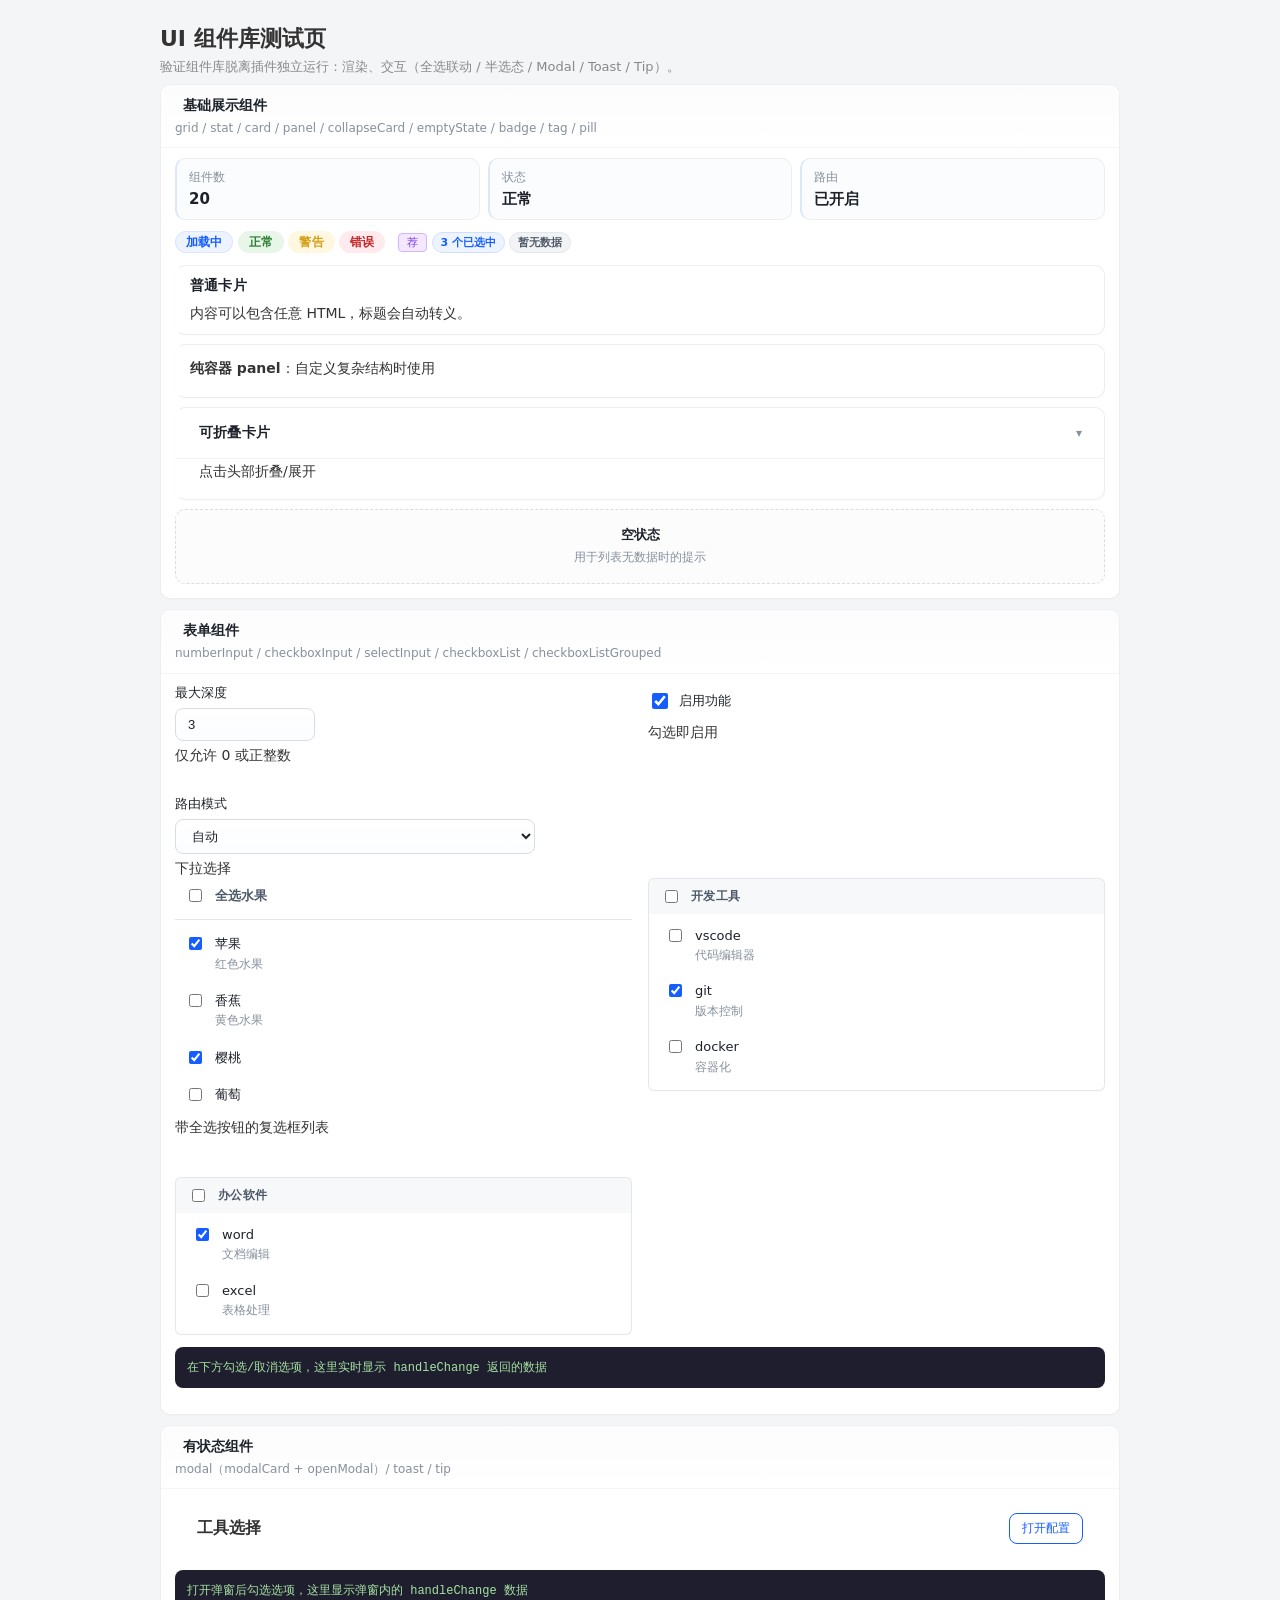
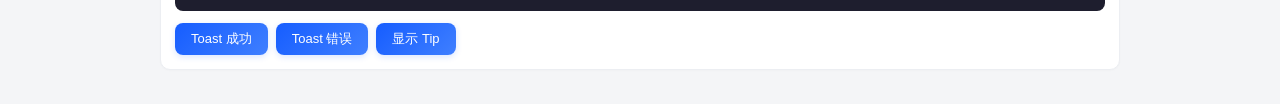
==== pages/settings/components/test.html @ 7b141b90 "test" ====
<!DOCTYPE html>
<html lang="zh-CN">
<head>
  <meta charset="UTF-8" />
  <meta name="viewport" content="width=device-width, initial-scale=1.0" />
  <title>组件库测试页</title>
  <link rel="stylesheet" href="./ui.css" />
  <style>
    /* ── 测试页专用样式（不属于组件库） ── */
    body { font-family: system-ui, -apple-system, sans-serif; background: #f4f5f7; margin: 0; padding: 24px; color: #333; }
    .test-hd { max-width: 960px; margin: 0 auto 8px; }
    .test-hd h1 { font-size: 22px; margin: 0 0 4px; }
    .test-hd p { color: #888; font-size: 13px; margin: 0; }
    .test-wrap { max-width: 960px; margin: 0 auto; }
    .test-section > h2 { font-size: 15px; border-left: 4px solid #6366f1; padding-left: 8px; margin: 28px 0 12px; }
    .test-grid { display: grid; grid-template-columns: repeat(auto-fill, minmax(320px, 1fr)); gap: 16px; align-items: start; }
    .row { display: flex; gap: 8px; flex-wrap: wrap; align-items: center; }
    .mt { margin-top: 12px; }
    .output-panel { background: #1e1e2e; color: #a6e3a1; padding: 12px; border-radius: 8px; font-family: "Consolas", monospace; font-size: 12px; white-space: pre-wrap; word-break: break-all; }
    .output-panel .label { color: #89b4fa; }
  </style>
</head>
<body>
  <div class="test-hd">
    <h1>UI 组件库测试页</h1>
    <p>验证组件库脱离插件独立运行：渲染、交互（全选联动 / 半选态 / Modal / Toast / Tip）。</p>
  </div>

  <div class="test-wrap" id="app"></div>

  <script type="module">
    import ui, { modal, toast, tip } from "./components.js";

    // ═══════════════════════════════════════════════════════════
    // 模拟业务层：事件委托 + 消费 handleChange 返回的 { name, values }
    // 业务层不需要知道任何 data-* 契约或内部 DOM 类名
    // ═══════════════════════════════════════════════════════════

    const app = document.getElementById("app");

    app.addEventListener("input", (e) => {
      const result = ui.chklist.handleChange({ root: app, target: e.target });
      if (result) {
        const el = document.getElementById("list-output");
        el.innerHTML = `<span class="label">name:</span> ${result.name}\n<span class="label">values:</span> ${JSON.stringify(result.values)}`;
      }
    });

    // ── 基础组件 ──────────────────────────────────────────────
    const basicDemo = ui.sectionCard({
      title: "基础展示组件",
      description: "grid / stat / card / panel / collapseCard / emptyState / badge / tag / pill",
      content: `
        ${ui.stat([
          { label: "组件数", value: 20 },
          { label: "状态", value: "正常" },
          { label: "路由", value: "已开启" },
        ])}
        ${ui.badge({ text: "加载中", variant: "loading" })}
        ${ui.badge({ text: "正常", variant: "ok" })}
        ${ui.badge({ text: "警告", variant: "warn" })}
        ${ui.badge({ text: "错误", variant: "err" })}
        ${ui.tag({ text: "荐", variant: "purple" })}
        ${ui.pill({ text: "3 个已选中" })}
        ${ui.pill({ text: "暂无数据", variant: "muted" })}
        <div class="mt">${ui.card({ title: "普通卡片", content: "内容可以包含任意 HTML，标题会自动转义。" })}</div>
        ${ui.panel({ children: '<div style="padding:4px 0 8px"><b>纯容器 panel</b>：自定义复杂结构时使用</div>' })}
        ${ui.collapseCard({ title: "可折叠卡片", content: "点击头部折叠/展开", expanded: true })}
        ${ui.emptyState({ title: "空状态", description: "用于列表无数据时的提示", compact: true })}
      `,
    });

    // ── 表单组件 ──────────────────────────────────────────────
    const formDemo = ui.sectionCard({
      title: "表单组件",
      description: "numberInput / checkboxInput / selectInput / checkboxList / checkboxListGrouped",
      content: `
        <div class="test-grid">
          ${ui.numberInput({ label: "最大深度", value: 3, hint: "仅允许 0 或正整数" })}
          ${ui.checkboxInput({ label: "启用功能", checked: true, hint: "勾选即启用" })}
          ${ui.selectInput({
            label: "路由模式",
            value: "auto",
            options: [
              { value: "auto", label: "自动" },
              { value: "manual", label: "手动" },
            ],
            hint: "下拉选择",
          })}
        </div>
        <div class="test-grid">
          ${ui.checkboxList({
            name: "fruits",
            items: [
              { value: "apple", label: "苹果", desc: "红色水果" },
              { value: "banana", label: "香蕉", desc: "黄色水果" },
              { value: "cherry", label: "樱桃" },
              { value: "grape", label: "葡萄" },
            ],
            values: ["apple", "cherry"],
            selectAllLabel: "全选水果",
            hint: "带全选按钮的复选框列表",
          })}
          ${ui.checkboxListGrouped({
            name: "tools",
            groups: {
              "开发工具": { vscode: "代码编辑器", git: "版本控制", docker: "容器化" },
              "办公软件": { word: "文档编辑", excel: "表格处理" },
            },
            values: ["git", "word"],
            hint: "分组复选框列表，每组自带全选，支持半选态",
          })}
        </div>
        <div class="mt"><pre id="list-output" class="output-panel">在下方勾选/取消选项，这里实时显示 handleChange 返回的数据</pre></div>
      `,
    });

    // ── 有状态组件 ────────────────────────────────────────────
    const statefulDemo = ui.sectionCard({
      title: "有状态组件",
      description: "modal（modalCard + openModal）/ toast / tip",
      content: `
        ${modal.modalCard({
          title: "工具选择",
          triggerLabel: "打开配置",
          contentFn: () => ui.checkboxListGrouped({
            name: "modal_tools",
            groups: {
              "语言": { js: "JavaScript", py: "Python", go: "Go" },
              "框架": { vue: "Vue", react: "React" },
            },
            values: ["js"],
            selectAllLabel: "全选",
          }),
        })}
        <div class="mt"><pre id="modal-output" class="output-panel">打开弹窗后勾选选项，这里显示弹窗内的 handleChange 数据</pre></div>
        <div class="mt row">
          ${ui.button({ label: "Toast 成功", attrs: { id: "btn-toast-ok" } })}
          ${ui.button({ label: "Toast 错误", attrs: { id: "btn-toast-err", class: "btn-secondary" } })}
          ${ui.button({ label: "显示 Tip", attrs: { id: "btn-tip", class: "btn-secondary" } })}
        </div>
      `,
    });

    // ── 渲染 ──────────────────────────────────────────────────
    app.innerHTML = basicDemo + formDemo + statefulDemo;

    // ── 折叠卡片交互 ──────────────────────────────────────────
    app.addEventListener("click", (e) => {
      const collapseHeader = e.target.closest(".collapse-header");
      if (collapseHeader) {
        collapseHeader.parentElement.classList.toggle("collapsed");
        return;
      }
    });

    // ── Modal 交互 ────────────────────────────────────────────
    app.addEventListener("click", (e) => {
      const trigger = e.target.closest(".modal-trigger");
      if (!trigger) return;
      const entry = modal.getCardEntry(trigger.dataset.mc);
      if (!entry) return;
      modal.openModal(entry.title, entry.contentFn(), {
        afterRender: (overlay) => {
          ui.chklist.applyIndeterminate(overlay);
          overlay.addEventListener("input", (ev) => {
            const result = ui.chklist.handleChange({ root: overlay, target: ev.target });
            if (result) {
              const el = document.getElementById("modal-output");
              el.innerHTML = `<span class="label">name:</span> ${result.name}\n<span class="label">values:</span> ${JSON.stringify(result.values)}`;
            }
          });
        },
      });
    });

    // ── Toast / Tip 交互 ──────────────────────────────────────
    document.getElementById("btn-toast-ok").addEventListener("click", () => {
      toast.show("保存成功", "配置已写入", "ok");
    });
    document.getElementById("btn-toast-err").addEventListener("click", () => {
      toast.show("保存失败", "网络异常", "error");
    });
    document.getElementById("btn-tip").addEventListener("click", (e) => {
      tip.show(e.currentTarget, "这是一个临时提示气泡");
    });
  </script>
</body>
</html>
---- pages/settings/components/ui.css ----
/* ═══════════════════════════════════════════════════════════════
   组件库样式 · ui.css
   通用展示组件样式，可跨 Page 复用。
   与 components.js 输出的类名一一对应。

   结构总览（从底到顶）：
     1. 基础层    · 设计 token / 全局 reset / 滚动条
     2. 微组件    · button / badge / tag / pill
     3. 容器组件  · card / panel / sectionCard / grid / collapseCard / emptyState
     4. 表单组件  · field / numberInput / checkboxInput / selectInput
                  · chklist / chklistGrouped
     5. 反馈组件  · toast / tipBubble
     6. 有状态组件 · modal
   ═══════════════════════════════════════════════════════════════ */


/* ═══════════════════════════════════════════════════════════════
   1. 基础层 · 设计 token / 全局 reset / 滚动条
   ═══════════════════════════════════════════════════════════════ */

:root {
  --color-primary: #165dff;
  --color-primary-2: #3f7fff;
  --color-bg: #f5f7fb;
  --color-surface: #ffffff;
  --color-border: #eceef2;
  --color-muted: #7a8596;
  --color-text: #1f2329;
  --color-soft: #f4f6f9;
}

* {
  box-sizing: border-box;
}

html,
body {
  margin: 0;
  padding: 0;
  font-family: -apple-system, BlinkMacSystemFont, "Segoe UI", "PingFang SC",
    "Microsoft YaHei", sans-serif;
  font-size: 14px;
  color: var(--color-text);
  background: var(--color-bg);
  scroll-behavior: smooth;
}

:focus-visible {
  outline: 2px solid rgba(22, 93, 255, 0.35);
  outline-offset: 2px;
}

::-webkit-scrollbar {
  width: 8px;
}

::-webkit-scrollbar-track {
  background: transparent;
}

::-webkit-scrollbar-thumb {
  background: #d9dce0;
  border-radius: 4px;
}

::-webkit-scrollbar-thumb:hover {
  background: #b8bcc4;
}


/* ═══════════════════════════════════════════════════════════════
   2. 微组件 · button / badge / tag / pill
   ═══════════════════════════════════════════════════════════════ */

/* ─── button ─────────────────────────── */
.btn {
  padding: 7px 16px;
  border: none;
  border-radius: 8px;
  background: linear-gradient(135deg, var(--color-primary) 0%, var(--color-primary-2) 100%);
  color: var(--color-surface);
  font-size: 13px;
  font-weight: 500;
  cursor: pointer;
  transition: transform 0.15s ease, box-shadow 0.15s ease, background 0.15s ease;
  box-shadow: 0 2px 6px rgba(22, 93, 255, 0.16);
}

.btn:hover:not(:disabled) {
  background: #1451d8;
  transform: translateY(-1px);
  box-shadow: 0 4px 10px rgba(22, 93, 255, 0.2);
}

.btn:active:not(:disabled) {
  transform: translateY(0);
}

.btn:disabled {
  background: #a5b3c5;
  cursor: not-allowed;
  box-shadow: none;
  opacity: 0.7;
}

.btn-secondary {
  background: var(--color-soft);
  color: #4e5969;
  box-shadow: none;
  border: 1px solid #e3e8ef;
}

.btn-secondary:hover:not(:disabled) {
  background: #e5e6eb;
  color: #1d2129;
  box-shadow: none;
}

/* ─── badge ─────────────────────────── */
.badge {
  flex: 0 0 auto;
  padding: 3px 10px;
  border-radius: 999px;
  font-size: 12px;
  font-weight: 600;
  transition: all 0.2s;
  border: 1px solid transparent;
  letter-spacing: 0.1px;
}

.badge.loading {
  background: #eef4ff;
  color: #165dff;
  border-color: #d8e6ff;
}

.badge.warn {
  background: #fff7e0;
  color: #d4a017;
}

.badge.ok {
  background: #e8f5e9;
  color: #2e7d32;
}

.badge.err {
  background: #ffebee;
  color: #c62828;
}

/* ─── tag（标题后的小标记） ─────────────────────────── */
.tag {
  display: inline-block;
  margin-left: 8px;
  padding: 1px 8px;
  font-size: 11px;
  font-weight: 500;
  border-radius: 4px;
  vertical-align: middle;
  letter-spacing: 0.3px;
}

.tag-purple {
  color: #7c3aed;
  background: #f3e8ff;
  border: 1px solid #d8b4fe;
}

/* ─── pill（数量摘要胶囊） ─────────────────────────── */
.pill {
  display: inline-flex;
  align-items: center;
  padding: 2px 8px;
  border-radius: 999px;
  background: #eef4ff;
  color: #165dff;
  font-size: 11px;
  font-weight: 600;
  border: 1px solid #cfe0ff;
}

.pill-muted {
  background: #f2f3f5;
  color: #4e5969;
  border-color: #e5e6eb;
}


/* ═══════════════════════════════════════════════════════════════
   3. 容器组件 · card / panel / sectionCard / grid / collapseCard / emptyState
   ═══════════════════════════════════════════════════════════════ */

/* ─── card / panel 共用基础类 ─────────────────────────── */
.card {
  background: #fff;
  border: 1px solid #eceef2;
  border-left: 2px solid transparent;
  border-radius: 10px;
  padding: 11px 13px;
  margin-bottom: 9px;
  box-shadow: 0 1px 2px rgba(15, 23, 42, 0.02);
  transition: box-shadow 0.2s ease, border-color 0.2s ease, transform 0.15s ease, border-left-color 0.2s ease;
}

.card:hover {
  box-shadow: 0 4px 10px rgba(15, 23, 42, 0.05);
  border-color: #dfe3ea;
  border-left-color: #165dff;
  transform: translateY(-1px);
}

.card:has(input:focus),
.card:has(select:focus) {
  border-color: #cfe0ff;
  box-shadow: 0 4px 12px rgba(22, 93, 255, 0.08);
}

.card h3 {
  margin: 0 0 10px 0;
  font-size: 14px;
  font-weight: 600;
  color: #1d2129;
  letter-spacing: 0.2px;
}

.card.hidden {
  display: none;
}

/* panel 复用 .card 外观，无额外样式（children 自由构造） */

/* ─── sectionCard（带标题栏的区块卡片） ─────────────────────────── */
.section-card {
  background: #fff;
  border: 1px solid #eceef2;
  border-radius: 10px;
  padding: 0;
  margin-bottom: 10px;
  box-shadow: 0 1px 2px rgba(15, 23, 42, 0.02);
  overflow: hidden;
}

.section-card-hd {
  padding: 12px 14px 9px 14px;
  border-bottom: 1px solid #f4f5f7;
  background: linear-gradient(180deg, #fcfcfd 0%, #fff 100%);
  position: relative;
}

.section-card-hd::before {
  content: "";
  position: absolute;
  left: 8px;
  top: 14px;
  bottom: 10px;
  width: 2px;
  border-radius: 999px;
  background: linear-gradient(180deg, #165dff 0%, #7ba8ff 100%);
  opacity: 0;
  transition: opacity 0.2s ease;
}

.section-card:hover .section-card-hd::before {
  opacity: 1;
}

.section-card-hd h3 {
  padding-left: 8px;
  margin: 0 0 4px 0;
  font-size: 14px;
  font-weight: 600;
  color: #1d2129;
}

.section-desc {
  margin: 0;
  color: #86909c;
  font-size: 12px;
  line-height: 1.6;
}

.section-card-bd {
  padding: 10px 14px 14px 14px;
}

.section-card-bd > .card:first-child {
  margin-top: 0;
}

/* ─── grid（网格布局容器） ─────────────────────────── */
.grid-layout {
  display: flex;
  flex-wrap: wrap;
  gap: 12px;
  width: 100%;
}

.grid-item {
  flex: 0 0 260px;
  min-width: 0;
}

.grid-item > .card {
  margin-bottom: 0;
}

/* ─── stat（指标卡网格） ─────────────────────────── */
.stat-grid {
  display: grid;
  grid-template-columns: repeat(auto-fit, minmax(140px, 1fr));
  gap: 8px;
  margin-bottom: 12px;
}

.stat {
  background: #fbfcfe;
  border: 1px solid #eceef2;
  border-left: 2px solid #dce7f8;
  border-radius: 10px;
  padding: 10px 12px;
}

.stat-label {
  font-size: 12px;
  color: #86909c;
  margin-bottom: 4px;
}

.stat-value {
  font-size: 15px;
  font-weight: 600;
  color: #1d2129;
  font-variant-numeric: tabular-nums;
}

/* ─── emptyState（空状态） ─────────────────────────── */
.empty-state {
  padding: 24px 20px;
  border: 1px dashed #d9dce0;
  border-radius: 10px;
  background: linear-gradient(180deg, #fafbfc 0%, #fff 100%);
  text-align: center;
  color: #4e5969;
}

.empty-state:hover {
  border-color: #c7d0db;
}

.empty-state-title {
  font-size: 14px;
  font-weight: 600;
  color: #1d2129;
  margin-bottom: 6px;
}

.empty-state-desc {
  font-size: 13px;
  color: #86909c;
  line-height: 1.6;
}

.empty-state.compact {
  padding: 16px 18px;
  border-style: dashed;
  background: #fcfcfd;
}

.empty-state.compact .empty-state-title {
  font-size: 13px;
  margin-bottom: 4px;
}

.empty-state.compact .empty-state-desc {
  font-size: 12px;
}

/* ─── collapseCard（可折叠卡片） ─────────────────────────── */
.collapse-card {
  padding: 0;
  overflow: hidden;
  position: relative;
}

.collapse-card::before {
  content: "";
  position: absolute;
  left: 0;
  top: 0;
  bottom: 0;
  width: 3px;
  background: linear-gradient(180deg, #165dff 0%, #4080ff 100%);
  opacity: 0;
  transition: opacity 0.2s;
}

.collapse-card:hover::before {
  opacity: 1;
}

.collapse-card.collapsed:hover::before {
  opacity: 0.6;
}

.collapse-header {
  display: flex;
  align-items: center;
  justify-content: space-between;
  padding: 16px 22px;
  cursor: pointer;
  user-select: none;
  transition: background 0.15s;
}

.collapse-header:hover {
  background: #f8f9fb;
}

.collapse-header h3 {
  margin: 0;
  font-size: 14px;
  font-weight: 600;
  color: #1d2129;
}

.collapse-arrow {
  font-size: 12px;
  color: #86909c;
  transition: transform 0.2s;
  display: inline-block;
}

.collapse-card.collapsed .collapse-arrow {
  transform: rotate(-90deg);
}

.collapse-body {
  padding: 4px 22px 18px 22px;
  border-top: 1px solid #f0f1f3;
}

.collapse-card.collapsed .collapse-body {
  display: none;
}

/* 嵌套折叠卡片 */
.collapse-card .collapse-card {
  border: 1px solid #ebedf0;
  background: #fafbfc;
  margin-bottom: 12px;
}

.collapse-card .collapse-card:last-child {
  margin-bottom: 0;
}

.collapse-card .collapse-card .collapse-header {
  padding: 12px 16px;
}

.collapse-card .collapse-card .collapse-header h3 {
  font-size: 13px;
  color: #4e5969;
}

.collapse-card .collapse-card .collapse-body {
  padding: 8px 16px 14px 16px;
}


/* ═══════════════════════════════════════════════════════════════
   4. 表单组件 · field / numberInput / checkboxInput / selectInput
              · chklist / chklistGrouped
   ═══════════════════════════════════════════════════════════════ */

/* ─── field（字段容器，所有表单控件共用） ─────────────────────────── */
.field {
  display: flex;
  flex-direction: column;
  gap: 6px;
  margin-bottom: 14px;
}

.field:last-child {
  margin-bottom: 0;
}

.field label {
  font-size: 13px;
  font-weight: 500;
  color: #1f2329;
}

.field input[type="number"],
.field input[type="text"],
.field select {
  padding: 8px 12px;
  border: 1px solid #d9dce0;
  border-radius: 8px;
  font-size: 13px;
  color: #1f2329;
  background: linear-gradient(180deg, #fff 0%, #fbfdff 100%);
  transition: border-color 0.15s ease, box-shadow 0.15s ease;
}

.field input[type="number"] {
  width: 140px;
}

.field input[type="text"],
.field select {
  width: 100%;
  max-width: 360px;
}

.field input[type="text"]:focus,
.field input[type="number"]:focus,
.field select:focus {
  outline: none;
  border-color: #165dff;
  box-shadow: 0 0 0 3px rgba(22, 93, 255, 0.12);
}

.field input[type="number"]:hover,
.field input[type="text"]:hover,
.field select:hover {
  border-color: #c1c8d2;
}

.field input[type="number"]:hover:not(:focus),
.field input[type="text"]:hover:not(:focus),
.field select:hover:not(:focus) {
  border-color: #b8bcc4;
}

.field .chk-label {
  display: flex;
  align-items: center;
  gap: 8px;
  cursor: pointer;
  font-weight: normal;
  user-select: none;
  padding: 6px 0;
}

.field .chk-label input[type="checkbox"] {
  width: 16px;
  height: 16px;
  accent-color: #165dff;
  cursor: pointer;
}

.field .hint {
  margin: 0;
}

/* ─── chklist（复选框列表） ─────────────────────────── */
.chklist {
  display: flex;
  flex-direction: column;
  gap: 2px;
}

.chklist-item {
  display: flex;
  align-items: flex-start;
  gap: 10px;
  padding: 8px 10px;
  border-radius: 8px;
  cursor: pointer;
  line-height: 1.5;
  transition: background 0.12s ease, transform 0.12s ease;
}

.chklist-item:hover {
  background: #f7f8fa;
  transform: translateX(1px);
}

.chklist-item input[type="checkbox"] {
  margin-top: 3px;
  flex-shrink: 0;
  accent-color: #165dff;
}

.chklist-item-content {
  flex: 1;
  min-width: 0;
}

.chklist-item-title {
  font-size: 13px;
  font-weight: 500;
  color: #1d2129;
}

.chklist-item-desc {
  font-size: 12px;
  color: #86909c;
  margin-top: 2px;
  line-height: 1.45;
  overflow: hidden;
  text-overflow: ellipsis;
  display: -webkit-box;
  line-clamp: 2;
  -webkit-line-clamp: 2;
  -webkit-box-orient: vertical;
}

.chklist-item.select-all .chklist-item-title {
  font-weight: 600;
  color: #4e5969;
}

.chklist-sep {
  height: 1px;
  background: #e5e6eb;
  margin: 4px 0;
}

/* ─── chklistGrouped（分组复选框列表） ─────────────────────────── */
.chklist-group + .chklist-group {
  margin-top: 10px;
}

.chklist-group-hd {
  padding: 4px 6px;
  background: #f7f8fa;
  border-radius: 6px 6px 0 0;
  border: 1px solid #e5e6eb;
  border-bottom: none;
}

.chklist-group-hd .chklist-item {
  padding: 4px 6px;
}

.chklist-group-hd .chklist-item:hover {
  background: transparent;
}

.chklist-group-hd .chklist-item-title {
  font-size: 12px;
  font-weight: 600;
  color: #4e5969;
  text-transform: uppercase;
  letter-spacing: 0.3px;
}

.chklist-group-bd {
  padding: 4px 6px 6px 6px;
  border: 1px solid #e5e6eb;
  border-top: none;
  border-radius: 0 0 6px 6px;
  display: flex;
  flex-direction: column;
  gap: 1px;
  background: #fff;
}


/* ═══════════════════════════════════════════════════════════════
   5. 反馈组件 · toast / tipBubble
   ═══════════════════════════════════════════════════════════════ */

/* ─── toast 容器（按位置修饰类定位） ───────────────────────────
   基础类 .toast-container 只管布局，位置由 .toast-pos-{x} 决定。
   位置修饰类：top-left / top-center / top-right
              middle-left / middle-center / middle-right
              bottom-left / bottom-center / bottom-right
   ─────────────────────────── */
.toast-container {
  position: fixed;
  z-index: 1000;
  display: flex;
  gap: 8px;
  pointer-events: none;
}

/* 顶部：横向排列 */
.toast-container.toast-pos-top-left,
.toast-container.toast-pos-top-center,
.toast-container.toast-pos-top-right {
  top: 16px;
  flex-direction: column;
}

.toast-container.toast-pos-top-left { left: 16px; }
.toast-container.toast-pos-top-center {
  left: 50%;
  transform: translateX(-50%);
}
.toast-container.toast-pos-top-right { right: 16px; }

/* 中部：横向排列 */
.toast-container.toast-pos-middle-left,
.toast-container.toast-pos-middle-center,
.toast-container.toast-pos-middle-right {
  top: 50%;
  transform: translateY(-50%);
}

.toast-container.toast-pos-middle-left {
  left: 16px;
  flex-direction: column;
}
.toast-container.toast-pos-middle-center {
  left: 50%;
  transform: translate(-50%, -50%);
  flex-direction: column;
}
.toast-container.toast-pos-middle-right {
  right: 16px;
  flex-direction: column;
}

/* 底部：底部 toast 通常希望新的在最下方，因此用 column-reverse */
.toast-container.toast-pos-bottom-left,
.toast-container.toast-pos-bottom-center,
.toast-container.toast-pos-bottom-right {
  bottom: 16px;
  flex-direction: column-reverse;
}

.toast-container.toast-pos-bottom-left { left: 16px; }
.toast-container.toast-pos-bottom-center {
  left: 50%;
  transform: translateX(-50%);
}
.toast-container.toast-pos-bottom-right { right: 16px; }

.toast {
  min-width: 240px;
  max-width: 420px;
  padding: 10px 14px;
  background: #fff;
  border-left: 3px solid var(--color-primary);
  border-radius: 4px;
  box-shadow: 0 4px 16px rgba(0, 0, 0, 0.12);
  font-size: 13px;
  line-height: 1.5;
  pointer-events: auto;
  animation: toastSlideIn 0.2s ease-out;
}

.toast.toast-ok {
  border-left-color: #16a34a;
}

.toast.toast-ok .toast-title {
  color: #16a34a;
}

.toast.toast-warn {
  border-left-color: #d97706;
}

.toast.toast-warn .toast-title {
  color: #d97706;
}

.toast.toast-info {
  border-left-color: #0284c7;
}

.toast.toast-info .toast-title {
  color: #0284c7;
}

.toast.toast-error {
  border-left-color: #e5413e;
}

.toast.toast-error .toast-title {
  color: #e5413e;
}

.toast-title {
  font-weight: 600;
  margin-bottom: 4px;
}

.toast-body {
  color: var(--color-muted);
  word-break: break-word;
  white-space: pre-wrap;
}

.toast.toast-out {
  animation: toastSlideOut 0.2s ease-in forwards;
}

@keyframes toastSlideIn {
  from { opacity: 0; transform: translateX(16px); }
  to { opacity: 1; transform: translateX(0); }
}

@keyframes toastSlideOut {
  from { opacity: 1; transform: translateX(0); }
  to { opacity: 0; transform: translateX(16px); }
}

/* ─── tipBubble（字段下方的临时提示气泡） ─────────────────────────── */
.field-tip-bubble {
  position: absolute;
  padding: 6px 12px;
  background: #ffebee;
  color: #c62828;
  font-size: 12px;
  border-radius: 4px;
  white-space: nowrap;
  pointer-events: none;
  z-index: 100;
  box-shadow: 0 2px 8px rgba(0, 0, 0, 0.1);
  animation: tipFadeIn 0.15s ease-out;
}

.field-tip-bubble::before {
  content: "";
  position: absolute;
  top: -4px;
  left: 12px;
  border: 4px solid transparent;
  border-bottom-color: #ffebee;
  border-top: 0;
}

@keyframes tipFadeIn {
  from { opacity: 0; transform: translateY(-4px); }
  to { opacity: 1; transform: translateY(0); }
}


/* ═══════════════════════════════════════════════════════════════
   6. 有状态组件 · modal
   ═══════════════════════════════════════════════════════════════ */

/* ─── modalCard（带触发按钮的卡片） ─────────────────────────── */
.modal-card {
  padding: 14px 22px;
}

.modal-card-hd {
  display: flex;
  align-items: center;
  justify-content: space-between;
  gap: 12px;
}

.modal-card-hd h3 {
  margin: 0;
  flex: 1;
  min-width: 0;
}

.modal-trigger {
  flex-shrink: 0;
  padding: 6px 12px;
  border: 1px solid #165dff;
  border-radius: 8px;
  background: #fff;
  color: #165dff;
  font-size: 12px;
  font-weight: 500;
  cursor: pointer;
  transition: all 0.15s ease;
}

.modal-trigger:hover {
  background: #165dff;
  color: #fff;
  box-shadow: 0 2px 6px rgba(22, 93, 255, 0.14);
}

/* ─── modal（弹窗本体） ─────────────────────────── */
.modal-overlay {
  position: fixed;
  inset: 0;
  z-index: 1000;
  background: rgba(0, 0, 0, 0.45);
  backdrop-filter: blur(2px);
  -webkit-backdrop-filter: blur(2px);
  display: flex;
  align-items: center;
  justify-content: center;
  padding: 40px 20px;
  opacity: 0;
  transition: opacity 0.2s ease-out;
}

.modal-overlay.show {
  opacity: 1;
}

.modal {
  background: #fff;
  border-radius: 12px;
  border: 1px solid #e6ebf4;
  box-shadow: 0 16px 50px rgba(15, 23, 42, 0.18);
  width: 100%;
  max-width: 720px;
  max-height: 80vh;
  display: flex;
  flex-direction: column;
  transform: translateY(8px) scale(0.98);
  transition: transform 0.2s ease-out;
  overflow: hidden;
}

.modal-overlay.show .modal {
  transform: translateY(0) scale(1);
}

.modal-hd {
  display: flex;
  align-items: center;
  justify-content: space-between;
  padding: 18px 24px;
  border-bottom: 1px solid #e5e6eb;
  flex-shrink: 0;
}

.modal-hd h3 {
  margin: 0;
  font-size: 15px;
  font-weight: 600;
  color: #1d2129;
}

.modal-close {
  width: 28px;
  height: 28px;
  border: none;
  border-radius: 6px;
  background: transparent;
  color: #86909c;
  font-size: 20px;
  line-height: 1;
  cursor: pointer;
  transition: all 0.15s;
  display: flex;
  align-items: center;
  justify-content: center;
}

.modal-close:hover {
  background: #f2f3f5;
  color: #1d2129;
}

.modal-bd {
  padding: 20px 24px 24px 24px;
  overflow-y: auto;
  flex: 1;
}

/* Modal 内嵌套组件的间距调整 */
.modal-bd .collapse-card {
  margin-bottom: 12px;
}

.modal-bd .collapse-card:last-child {
  margin-bottom: 0;
}

.modal-bd .field:last-child {
  margin-bottom: 0;
}

.modal-bd::-webkit-scrollbar {
  width: 8px;
}

.modal-bd::-webkit-scrollbar-track {
  background: transparent;
}

.modal-bd::-webkit-scrollbar-thumb {
  background: #d9dce0;
  border-radius: 4px;
}

.modal-bd::-webkit-scrollbar-thumb:hover {
  background: #b8bcc4;
}
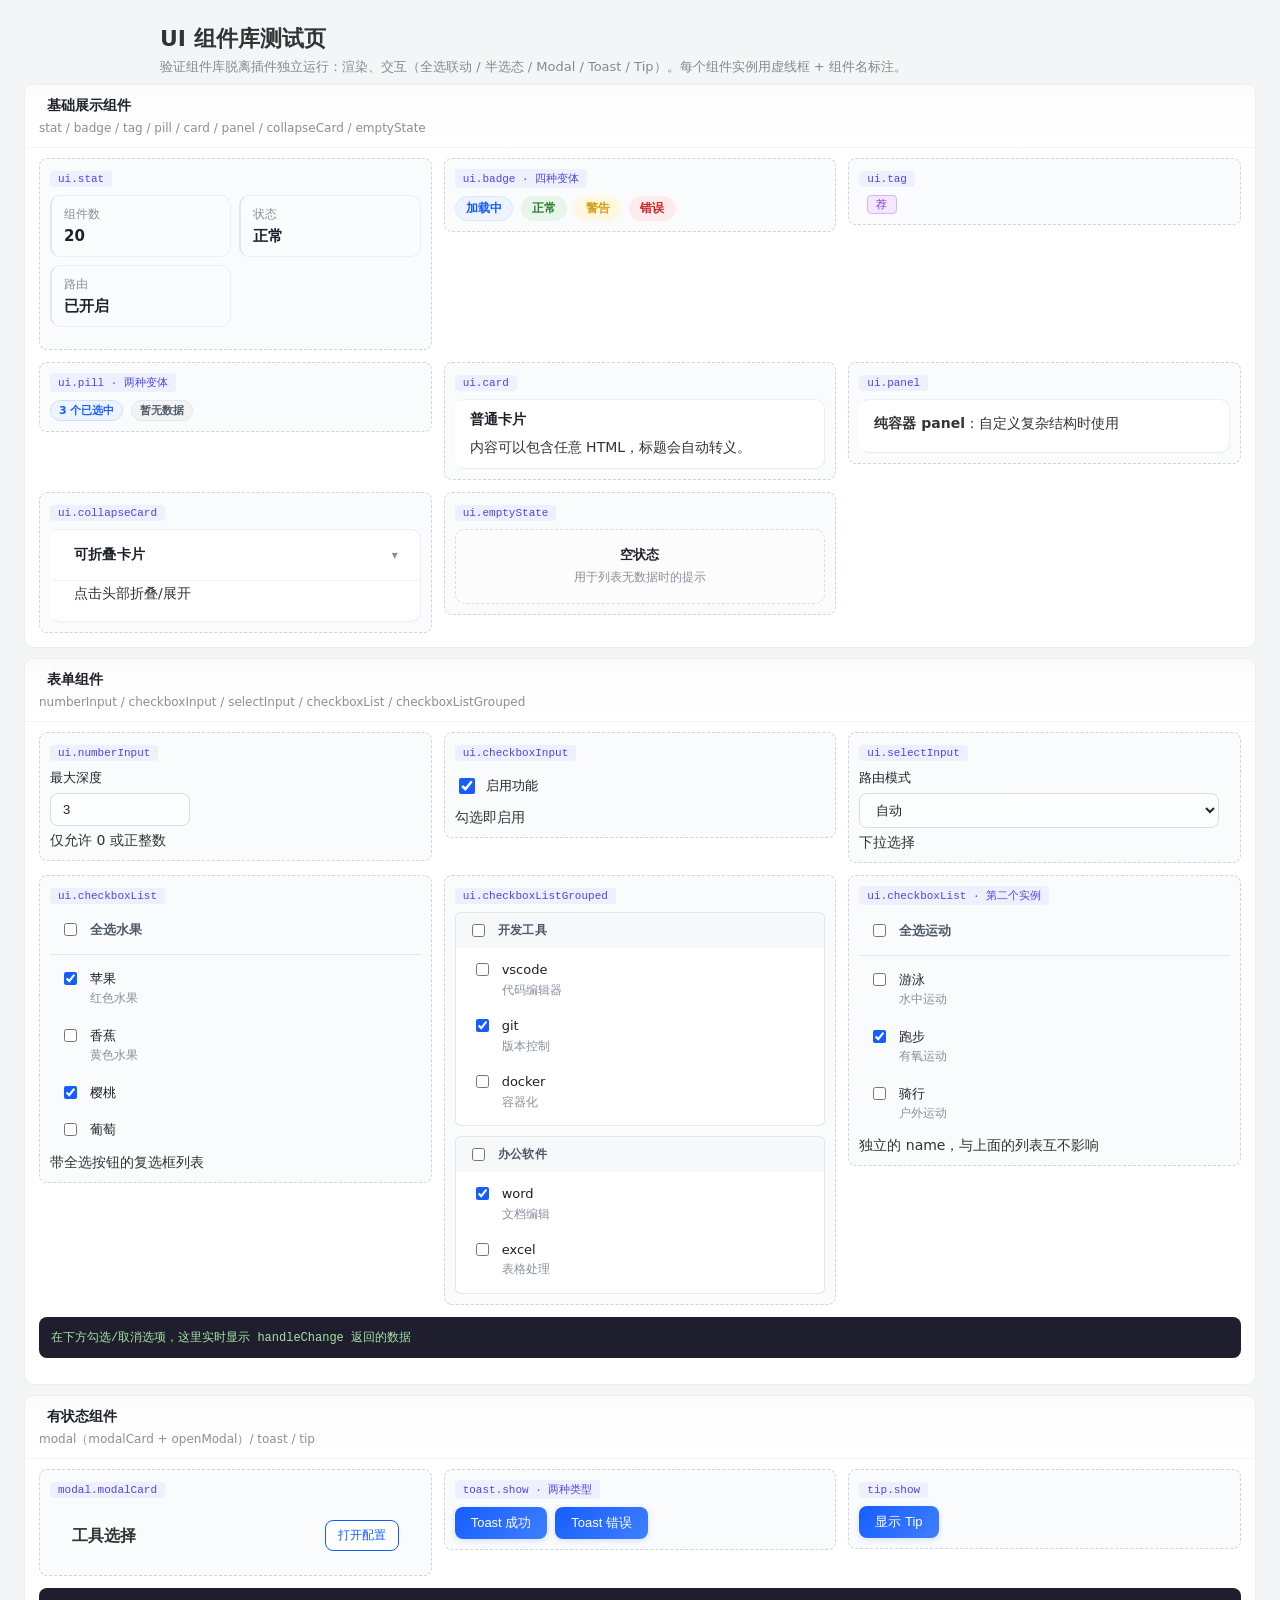
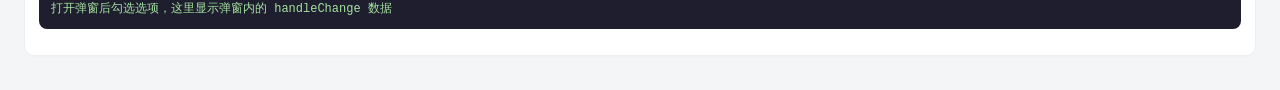
==== commit 169b0079: "Update test.html" ====
--- a/pages/settings/components/test.html
+++ b/pages/settings/components/test.html
@@ -11,9 +11,14 @@
     .test-hd { max-width: 960px; margin: 0 auto 8px; }
     .test-hd h1 { font-size: 22px; margin: 0 0 4px; }
     .test-hd p { color: #888; font-size: 13px; margin: 0; }
-    .test-wrap { max-width: 960px; margin: 0 auto; }
-    .test-section > h2 { font-size: 15px; border-left: 4px solid #6366f1; padding-left: 8px; margin: 28px 0 12px; }
-    .test-grid { display: grid; grid-template-columns: repeat(auto-fill, minmax(320px, 1fr)); gap: 16px; align-items: start; }
+
+    /* 组件实例标识：虚线框 + 组件名标签 */
+    .demo-item { border: 1px dashed #d0d5dd; border-radius: 8px; padding: 10px; background: #fafbfc; }
+    .demo-tag { display: inline-block; font-family: "Consolas", monospace; font-size: 11px; color: #4f46e5; background: #eef0ff; padding: 2px 8px; border-radius: 4px; margin-bottom: 8px; }
+    .demo-body .card, .demo-body .section-card { margin-bottom: 0; }
+    .demo-row { display: flex; gap: 8px; flex-wrap: wrap; align-items: flex-start; }
+
+    .test-grid { display: grid; grid-template-columns: repeat(auto-fill, minmax(340px, 1fr)); gap: 12px; align-items: start; }
     .row { display: flex; gap: 8px; flex-wrap: wrap; align-items: center; }
     .mt { margin-top: 12px; }
     .output-panel { background: #1e1e2e; color: #a6e3a1; padding: 12px; border-radius: 8px; font-family: "Consolas", monospace; font-size: 12px; white-space: pre-wrap; word-break: break-all; }
@@ -23,7 +28,7 @@
 <body>
   <div class="test-hd">
     <h1>UI 组件库测试页</h1>
-    <p>验证组件库脱离插件独立运行：渲染、交互（全选联动 / 半选态 / Modal / Toast / Tip）。</p>
+    <p>验证组件库脱离插件独立运行：渲染、交互（全选联动 / 半选态 / Modal / Toast / Tip）。每个组件实例用虚线框 + 组件名标注。</p>
   </div>
 
   <div class="test-wrap" id="app"></div>
@@ -32,10 +37,17 @@
     import ui, { modal, toast, tip } from "./components.js";
 
     // ═══════════════════════════════════════════════════════════
+    // 测试页辅助：给组件实例加"组件名 + 虚线框"标识
+    // ═══════════════════════════════════════════════════════════
+    const demo = (label, html) => `
+      <div class="demo-item">
+        <code class="demo-tag">${label}</code>
+        <div class="demo-body">${html}</div>
+      </div>`;
+
+    // ═══════════════════════════════════════════════════════════
     // 模拟业务层：事件委托 + 消费 handleChange 返回的 { name, values }
-    // 业务层不需要知道任何 data-* 契约或内部 DOM 类名
-    // ═══════════════════════════════════════════════════════════
-
+    // ═══════════════════════════════════════════════════════════
     const app = document.getElementById("app");
 
     app.addEventListener("input", (e) => {
@@ -46,39 +58,46 @@
       }
     });
 
-    // ── 基础组件 ──────────────────────────────────────────────
+    // ── 基础展示组件 ────────────────────────────────────────────
     const basicDemo = ui.sectionCard({
       title: "基础展示组件",
-      description: "grid / stat / card / panel / collapseCard / emptyState / badge / tag / pill",
+      description: "stat / badge / tag / pill / card / panel / collapseCard / emptyState",
       content: `
-        ${ui.stat([
-          { label: "组件数", value: 20 },
-          { label: "状态", value: "正常" },
-          { label: "路由", value: "已开启" },
-        ])}
-        ${ui.badge({ text: "加载中", variant: "loading" })}
-        ${ui.badge({ text: "正常", variant: "ok" })}
-        ${ui.badge({ text: "警告", variant: "warn" })}
-        ${ui.badge({ text: "错误", variant: "err" })}
-        ${ui.tag({ text: "荐", variant: "purple" })}
-        ${ui.pill({ text: "3 个已选中" })}
-        ${ui.pill({ text: "暂无数据", variant: "muted" })}
-        <div class="mt">${ui.card({ title: "普通卡片", content: "内容可以包含任意 HTML，标题会自动转义。" })}</div>
-        ${ui.panel({ children: '<div style="padding:4px 0 8px"><b>纯容器 panel</b>：自定义复杂结构时使用</div>' })}
-        ${ui.collapseCard({ title: "可折叠卡片", content: "点击头部折叠/展开", expanded: true })}
-        ${ui.emptyState({ title: "空状态", description: "用于列表无数据时的提示", compact: true })}
-      `,
-    });
-
-    // ── 表单组件 ──────────────────────────────────────────────
+        <div class="test-grid">
+          ${demo("ui.stat", ui.stat([
+            { label: "组件数", value: 20 },
+            { label: "状态", value: "正常" },
+            { label: "路由", value: "已开启" },
+          ]))}
+          ${demo("ui.badge · 四种变体", `
+            <div class="demo-row">
+              ${ui.badge({ text: "加载中", variant: "loading" })}
+              ${ui.badge({ text: "正常", variant: "ok" })}
+              ${ui.badge({ text: "警告", variant: "warn" })}
+              ${ui.badge({ text: "错误", variant: "err" })}
+            </div>`)}
+          ${demo("ui.tag", ui.tag({ text: "荐", variant: "purple" }))}
+          ${demo("ui.pill · 两种变体", `
+            <div class="demo-row">
+              ${ui.pill({ text: "3 个已选中" })}
+              ${ui.pill({ text: "暂无数据", variant: "muted" })}
+            </div>`)}
+          ${demo("ui.card", ui.card({ title: "普通卡片", content: "内容可以包含任意 HTML，标题会自动转义。" }))}
+          ${demo("ui.panel", ui.panel({ children: '<div style="padding:4px 0 8px"><b>纯容器 panel</b>：自定义复杂结构时使用</div>' }))}
+          ${demo("ui.collapseCard", ui.collapseCard({ title: "可折叠卡片", content: "点击头部折叠/展开", expanded: true }))}
+          ${demo("ui.emptyState", ui.emptyState({ title: "空状态", description: "用于列表无数据时的提示", compact: true }))}
+        </div>`,
+    });
+
+    // ── 表单组件 ────────────────────────────────────────────────
     const formDemo = ui.sectionCard({
       title: "表单组件",
       description: "numberInput / checkboxInput / selectInput / checkboxList / checkboxListGrouped",
       content: `
         <div class="test-grid">
-          ${ui.numberInput({ label: "最大深度", value: 3, hint: "仅允许 0 或正整数" })}
-          ${ui.checkboxInput({ label: "启用功能", checked: true, hint: "勾选即启用" })}
-          ${ui.selectInput({
+          ${demo("ui.numberInput", ui.numberInput({ label: "最大深度", value: 3, hint: "仅允许 0 或正整数" }))}
+          ${demo("ui.checkboxInput", ui.checkboxInput({ label: "启用功能", checked: true, hint: "勾选即启用" }))}
+          ${demo("ui.selectInput", ui.selectInput({
             label: "路由模式",
             value: "auto",
             options: [
@@ -86,10 +105,8 @@
               { value: "manual", label: "手动" },
             ],
             hint: "下拉选择",
-          })}
-        </div>
-        <div class="test-grid">
-          ${ui.checkboxList({
+          }))}
+          ${demo("ui.checkboxList", ui.checkboxList({
             name: "fruits",
             items: [
               { value: "apple", label: "苹果", desc: "红色水果" },
@@ -100,8 +117,8 @@
             values: ["apple", "cherry"],
             selectAllLabel: "全选水果",
             hint: "带全选按钮的复选框列表",
-          })}
-          ${ui.checkboxListGrouped({
+          }))}
+          ${demo("ui.checkboxListGrouped", ui.checkboxListGrouped({
             name: "tools",
             groups: {
               "开发工具": { vscode: "代码编辑器", git: "版本控制", docker: "容器化" },
@@ -109,43 +126,55 @@
             },
             values: ["git", "word"],
             hint: "分组复选框列表，每组自带全选，支持半选态",
-          })}
+          }))}
+          ${demo("ui.checkboxList · 第二个实例", ui.checkboxList({
+            name: "sports",
+            items: [
+              { value: "swim", label: "游泳", desc: "水中运动" },
+              { value: "run", label: "跑步", desc: "有氧运动" },
+              { value: "bike", label: "骑行", desc: "户外运动" },
+            ],
+            values: ["run"],
+            selectAllLabel: "全选运动",
+            hint: "独立的 name，与上面的列表互不影响",
+          }))}
         </div>
-        <div class="mt"><pre id="list-output" class="output-panel">在下方勾选/取消选项，这里实时显示 handleChange 返回的数据</pre></div>
-      `,
-    });
-
-    // ── 有状态组件 ────────────────────────────────────────────
+        <div class="mt"><pre id="list-output" class="output-panel">在下方勾选/取消选项，这里实时显示 handleChange 返回的数据</pre></div>`,
+    });
+
+    // ── 有状态组件 ──────────────────────────────────────────────
     const statefulDemo = ui.sectionCard({
       title: "有状态组件",
       description: "modal（modalCard + openModal）/ toast / tip",
       content: `
-        ${modal.modalCard({
-          title: "工具选择",
-          triggerLabel: "打开配置",
-          contentFn: () => ui.checkboxListGrouped({
-            name: "modal_tools",
-            groups: {
-              "语言": { js: "JavaScript", py: "Python", go: "Go" },
-              "框架": { vue: "Vue", react: "React" },
-            },
-            values: ["js"],
-            selectAllLabel: "全选",
-          }),
-        })}
-        <div class="mt"><pre id="modal-output" class="output-panel">打开弹窗后勾选选项，这里显示弹窗内的 handleChange 数据</pre></div>
-        <div class="mt row">
-          ${ui.button({ label: "Toast 成功", attrs: { id: "btn-toast-ok" } })}
-          ${ui.button({ label: "Toast 错误", attrs: { id: "btn-toast-err", class: "btn-secondary" } })}
-          ${ui.button({ label: "显示 Tip", attrs: { id: "btn-tip", class: "btn-secondary" } })}
+        <div class="test-grid">
+          ${demo("modal.modalCard", modal.modalCard({
+            title: "工具选择",
+            triggerLabel: "打开配置",
+            contentFn: () => ui.checkboxListGrouped({
+              name: "modal_tools",
+              groups: {
+                "语言": { js: "JavaScript", py: "Python", go: "Go" },
+                "框架": { vue: "Vue", react: "React" },
+              },
+              values: ["js"],
+              selectAllLabel: "全选",
+            }),
+          }))}
+          ${demo("toast.show · 两种类型", `
+            <div class="demo-row">
+              ${ui.button({ label: "Toast 成功", attrs: { id: "btn-toast-ok" } })}
+              ${ui.button({ label: "Toast 错误", attrs: { id: "btn-toast-err", class: "btn-secondary" } })}
+            </div>`)}
+          ${demo("tip.show", ui.button({ label: "显示 Tip", attrs: { id: "btn-tip", class: "btn-secondary" } }))}
         </div>
-      `,
-    });
-
-    // ── 渲染 ──────────────────────────────────────────────────
+        <div class="mt"><pre id="modal-output" class="output-panel">打开弹窗后勾选选项，这里显示弹窗内的 handleChange 数据</pre></div>`,
+    });
+
+    // ── 渲染 ────────────────────────────────────────────────────
     app.innerHTML = basicDemo + formDemo + statefulDemo;
 
-    // ── 折叠卡片交互 ──────────────────────────────────────────
+    // ── 折叠卡片交互 ────────────────────────────────────────────
     app.addEventListener("click", (e) => {
       const collapseHeader = e.target.closest(".collapse-header");
       if (collapseHeader) {
@@ -154,7 +183,7 @@
       }
     });
 
-    // ── Modal 交互 ────────────────────────────────────────────
+    // ── Modal 交互 ──────────────────────────────────────────────
     app.addEventListener("click", (e) => {
       const trigger = e.target.closest(".modal-trigger");
       if (!trigger) return;
@@ -174,7 +203,7 @@
       });
     });
 
-    // ── Toast / Tip 交互 ──────────────────────────────────────
+    // ── Toast / Tip 交互 ────────────────────────────────────────
     document.getElementById("btn-toast-ok").addEventListener("click", () => {
       toast.show("保存成功", "配置已写入", "ok");
     });
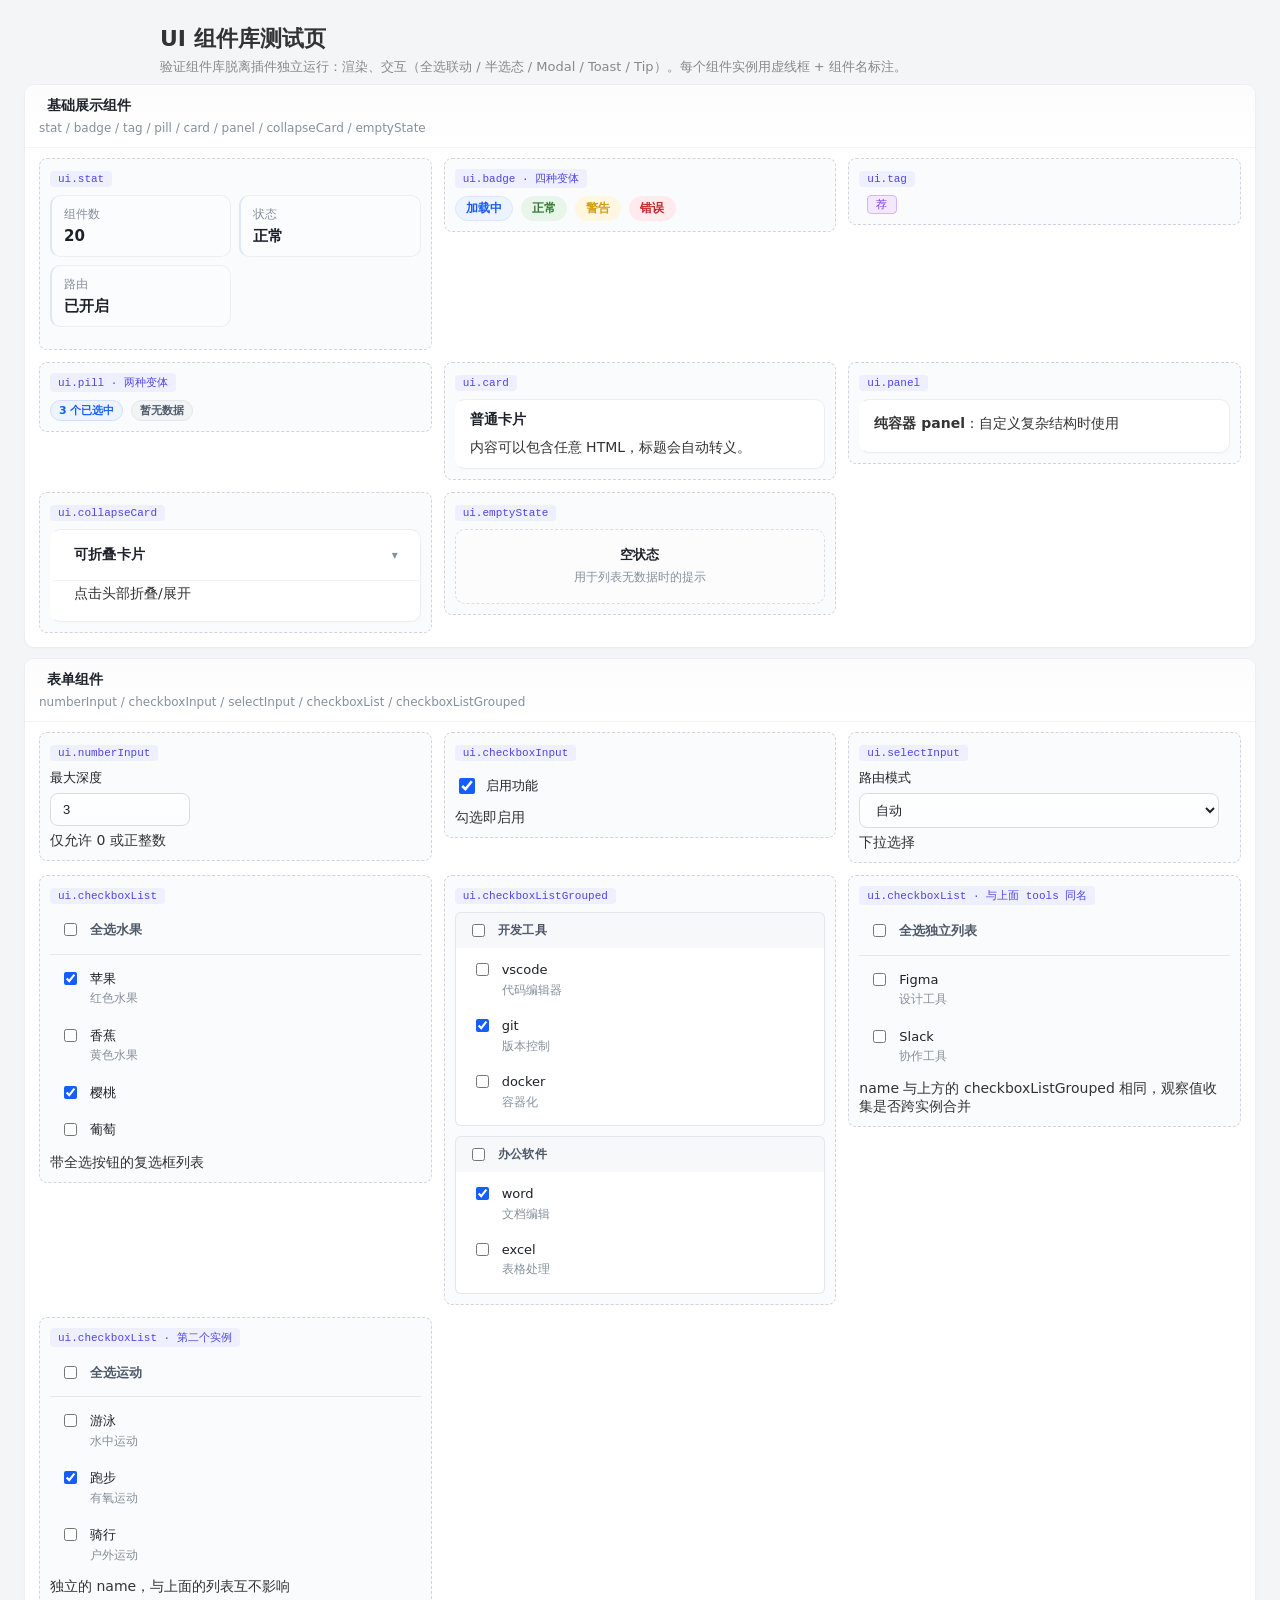
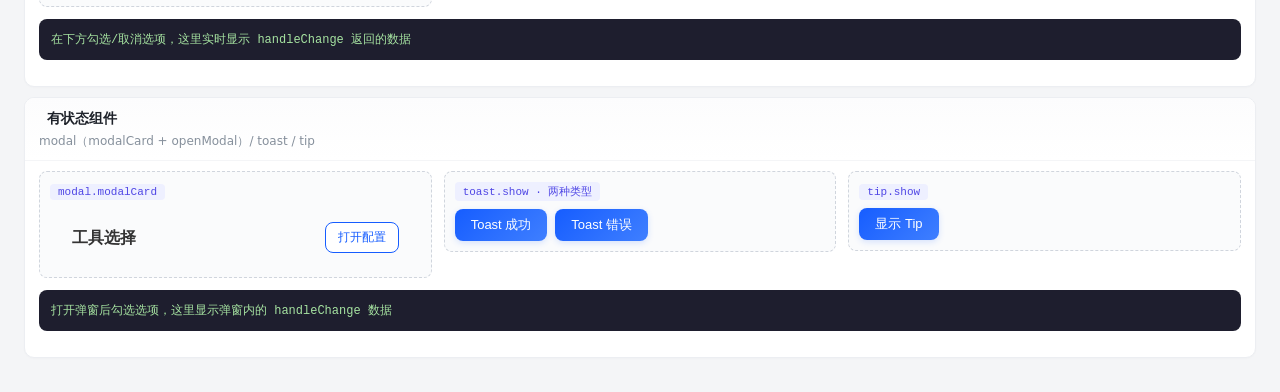
==== commit 96be1e86: "Update test.html" ====
--- a/pages/settings/components/test.html
+++ b/pages/settings/components/test.html
@@ -127,6 +127,16 @@
             values: ["git", "word"],
             hint: "分组复选框列表，每组自带全选，支持半选态",
           }))}
+          ${demo("ui.checkboxList · 与上面 tools 同名", ui.checkboxList({
+            name: "tools",
+            items: [
+              { value: "figma", label: "Figma", desc: "设计工具" },
+              { value: "slack", label: "Slack", desc: "协作工具" },
+            ],
+            values: [],
+            selectAllLabel: "全选独立列表",
+            hint: "name 与上方的 checkboxListGrouped 相同，观察值收集是否跨实例合并",
+          }))}
           ${demo("ui.checkboxList · 第二个实例", ui.checkboxList({
             name: "sports",
             items: [
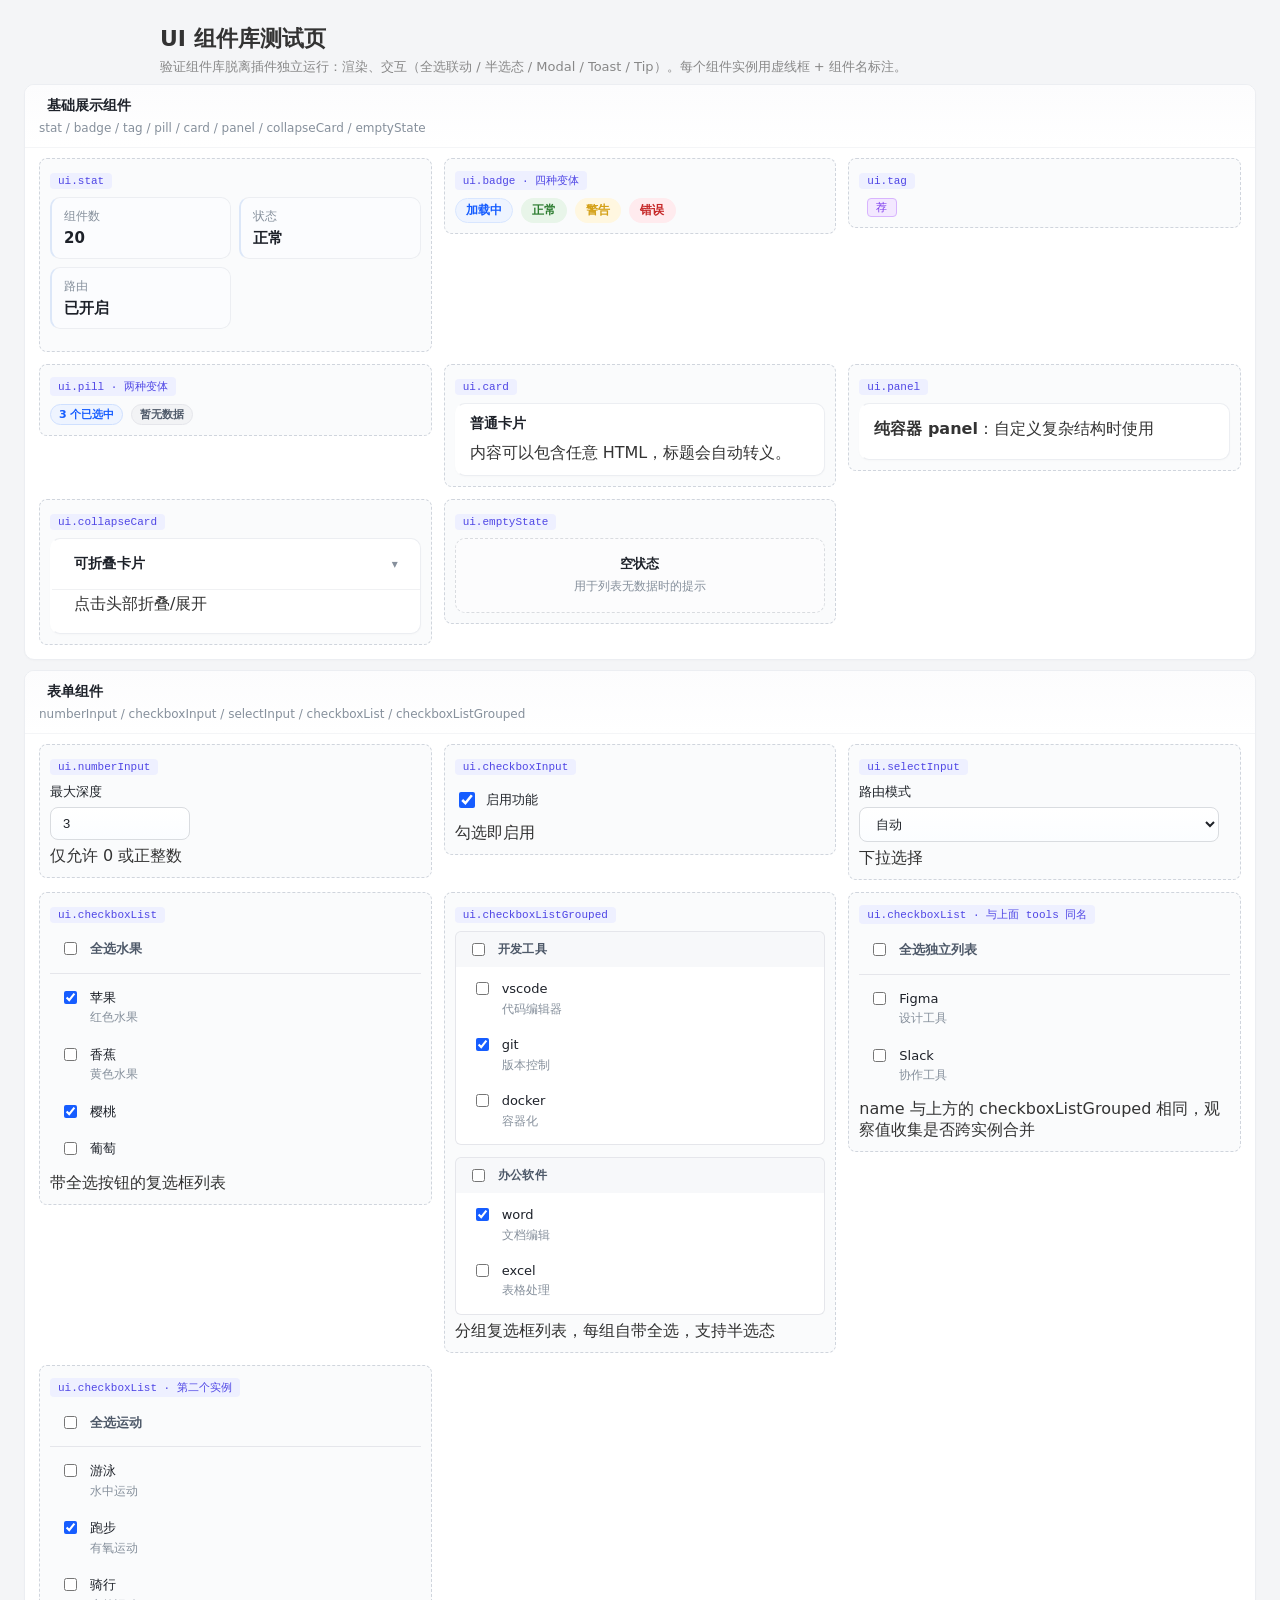
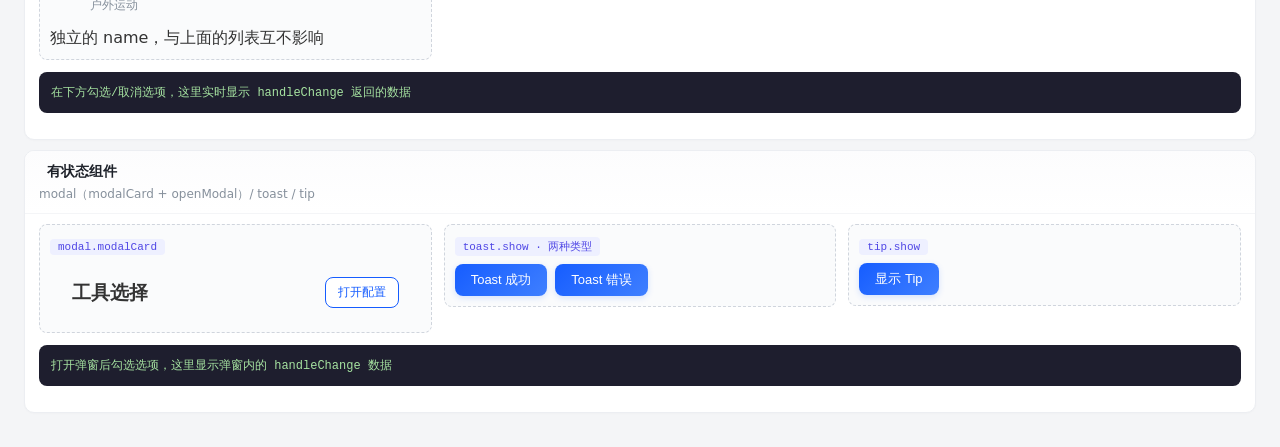
==== commit e832cca6: "test" ====
--- a/pages/settings/components/test.html
+++ b/pages/settings/components/test.html
@@ -7,6 +7,11 @@
   <link rel="stylesheet" href="./ui.css" />
   <style>
     /* ── 测试页专用样式（不属于组件库） ── */
+    /* 页面级 reset（组件库 ui.css 不随库分发，演示页自行补齐） */
+    * { box-sizing: border-box; }
+    ::-webkit-scrollbar { width: 8px; }
+    ::-webkit-scrollbar-thumb { background: #d9dce0; border-radius: 4px; }
+    ::-webkit-scrollbar-thumb:hover { background: #b8bcc4; }
     body { font-family: system-ui, -apple-system, sans-serif; background: #f4f5f7; margin: 0; padding: 24px; color: #333; }
     .test-hd { max-width: 960px; margin: 0 auto 8px; }
     .test-hd h1 { font-size: 22px; margin: 0 0 4px; }
@@ -15,7 +20,7 @@
     /* 组件实例标识：虚线框 + 组件名标签 */
     .demo-item { border: 1px dashed #d0d5dd; border-radius: 8px; padding: 10px; background: #fafbfc; }
     .demo-tag { display: inline-block; font-family: "Consolas", monospace; font-size: 11px; color: #4f46e5; background: #eef0ff; padding: 2px 8px; border-radius: 4px; margin-bottom: 8px; }
-    .demo-body .card, .demo-body .section-card { margin-bottom: 0; }
+    .demo-body .tea-card, .demo-body .tea-section-card { margin-bottom: 0; }
     .demo-row { display: flex; gap: 8px; flex-wrap: wrap; align-items: flex-start; }
 
     .test-grid { display: grid; grid-template-columns: repeat(auto-fill, minmax(340px, 1fr)); gap: 12px; align-items: start; }
@@ -168,15 +173,14 @@
                 "框架": { vue: "Vue", react: "React" },
               },
               values: ["js"],
-              selectAllLabel: "全选",
             }),
           }))}
           ${demo("toast.show · 两种类型", `
             <div class="demo-row">
               ${ui.button({ label: "Toast 成功", attrs: { id: "btn-toast-ok" } })}
-              ${ui.button({ label: "Toast 错误", attrs: { id: "btn-toast-err", class: "btn-secondary" } })}
+              ${ui.button({ label: "Toast 错误", attrs: { id: "btn-toast-err", class: "tea-btn-secondary" } })}
             </div>`)}
-          ${demo("tip.show", ui.button({ label: "显示 Tip", attrs: { id: "btn-tip", class: "btn-secondary" } }))}
+          ${demo("tip.show", ui.button({ label: "显示 Tip", attrs: { id: "btn-tip", class: "tea-btn-secondary" } }))}
         </div>
         <div class="mt"><pre id="modal-output" class="output-panel">打开弹窗后勾选选项，这里显示弹窗内的 handleChange 数据</pre></div>`,
     });
@@ -184,22 +188,13 @@
     // ── 渲染 ────────────────────────────────────────────────────
     app.innerHTML = basicDemo + formDemo + statefulDemo;
 
-    // ── 折叠卡片交互 ────────────────────────────────────────────
+    // ── 折叠 / Modal 交互（模拟业务层：只调用组件库 API） ──────
     app.addEventListener("click", (e) => {
-      const collapseHeader = e.target.closest(".collapse-header");
-      if (collapseHeader) {
-        collapseHeader.parentElement.classList.toggle("collapsed");
-        return;
-      }
-    });
-
-    // ── Modal 交互 ──────────────────────────────────────────────
-    app.addEventListener("click", (e) => {
-      const trigger = e.target.closest(".modal-trigger");
-      if (!trigger) return;
-      const entry = modal.getCardEntry(trigger.dataset.mc);
-      if (!entry) return;
-      modal.openModal(entry.title, entry.contentFn(), {
+      if (ui.collapseCard.handleClick(e.target)) return;
+
+      const payload = modal.handleTriggerClick(e.target);
+      if (!payload) return;
+      modal.openModal(payload.title, payload.content, {
         afterRender: (overlay) => {
           ui.chklist.applyIndeterminate(overlay);
           overlay.addEventListener("input", (ev) => {
--- a/pages/settings/components/ui.css
+++ b/pages/settings/components/ui.css
@@ -15,56 +15,19 @@
 
 
 /* ═══════════════════════════════════════════════════════════════
-   1. 基础层 · 设计 token / 全局 reset / 滚动条
+   1. 基础层 · 设计 token
+   （页面级 reset / 滚动条属于消费方职责，不随组件库分发）
    ═══════════════════════════════════════════════════════════════ */
 
 :root {
-  --color-primary: #165dff;
-  --color-primary-2: #3f7fff;
-  --color-bg: #f5f7fb;
-  --color-surface: #ffffff;
-  --color-border: #eceef2;
-  --color-muted: #7a8596;
-  --color-text: #1f2329;
-  --color-soft: #f4f6f9;
-}
-
-* {
-  box-sizing: border-box;
-}
-
-html,
-body {
-  margin: 0;
-  padding: 0;
-  font-family: -apple-system, BlinkMacSystemFont, "Segoe UI", "PingFang SC",
-    "Microsoft YaHei", sans-serif;
-  font-size: 14px;
-  color: var(--color-text);
-  background: var(--color-bg);
-  scroll-behavior: smooth;
-}
-
-:focus-visible {
-  outline: 2px solid rgba(22, 93, 255, 0.35);
-  outline-offset: 2px;
-}
-
-::-webkit-scrollbar {
-  width: 8px;
-}
-
-::-webkit-scrollbar-track {
-  background: transparent;
-}
-
-::-webkit-scrollbar-thumb {
-  background: #d9dce0;
-  border-radius: 4px;
-}
-
-::-webkit-scrollbar-thumb:hover {
-  background: #b8bcc4;
+  --tea-color-primary: #165dff;
+  --tea-color-primary-2: #3f7fff;
+  --tea-color-bg: #f5f7fb;
+  --tea-color-surface: #ffffff;
+  --tea-color-border: #eceef2;
+  --tea-color-muted: #7a8596;
+  --tea-color-text: #1f2329;
+  --tea-color-soft: #f4f6f9;
 }
 
 
@@ -73,12 +36,12 @@
    ═══════════════════════════════════════════════════════════════ */
 
 /* ─── button ─────────────────────────── */
-.btn {
+.tea-btn {
   padding: 7px 16px;
   border: none;
   border-radius: 8px;
-  background: linear-gradient(135deg, var(--color-primary) 0%, var(--color-primary-2) 100%);
-  color: var(--color-surface);
+  background: linear-gradient(135deg, var(--tea-color-primary) 0%, var(--tea-color-primary-2) 100%);
+  color: var(--tea-color-surface);
   font-size: 13px;
   font-weight: 500;
   cursor: pointer;
@@ -86,38 +49,38 @@
   box-shadow: 0 2px 6px rgba(22, 93, 255, 0.16);
 }
 
-.btn:hover:not(:disabled) {
+.tea-btn:hover:not(:disabled) {
   background: #1451d8;
   transform: translateY(-1px);
   box-shadow: 0 4px 10px rgba(22, 93, 255, 0.2);
 }
 
-.btn:active:not(:disabled) {
+.tea-btn:active:not(:disabled) {
   transform: translateY(0);
 }
 
-.btn:disabled {
+.tea-btn:disabled {
   background: #a5b3c5;
   cursor: not-allowed;
   box-shadow: none;
   opacity: 0.7;
 }
 
-.btn-secondary {
-  background: var(--color-soft);
+.tea-btn-secondary {
+  background: var(--tea-color-soft);
   color: #4e5969;
   box-shadow: none;
   border: 1px solid #e3e8ef;
 }
 
-.btn-secondary:hover:not(:disabled) {
+.tea-btn-secondary:hover:not(:disabled) {
   background: #e5e6eb;
   color: #1d2129;
   box-shadow: none;
 }
 
 /* ─── badge ─────────────────────────── */
-.badge {
+.tea-badge {
   flex: 0 0 auto;
   padding: 3px 10px;
   border-radius: 999px;
@@ -128,29 +91,29 @@
   letter-spacing: 0.1px;
 }
 
-.badge.loading {
+.tea-badge.tea-badge-loading {
   background: #eef4ff;
   color: #165dff;
   border-color: #d8e6ff;
 }
 
-.badge.warn {
+.tea-badge.tea-badge-warn {
   background: #fff7e0;
   color: #d4a017;
 }
 
-.badge.ok {
+.tea-badge.tea-badge-ok {
   background: #e8f5e9;
   color: #2e7d32;
 }
 
-.badge.err {
+.tea-badge.tea-badge-err {
   background: #ffebee;
   color: #c62828;
 }
 
 /* ─── tag（标题后的小标记） ─────────────────────────── */
-.tag {
+.tea-tag {
   display: inline-block;
   margin-left: 8px;
   padding: 1px 8px;
@@ -161,14 +124,14 @@
   letter-spacing: 0.3px;
 }
 
-.tag-purple {
+.tea-tag-purple {
   color: #7c3aed;
   background: #f3e8ff;
   border: 1px solid #d8b4fe;
 }
 
 /* ─── pill（数量摘要胶囊） ─────────────────────────── */
-.pill {
+.tea-pill {
   display: inline-flex;
   align-items: center;
   padding: 2px 8px;
@@ -180,7 +143,7 @@
   border: 1px solid #cfe0ff;
 }
 
-.pill-muted {
+.tea-pill-muted {
   background: #f2f3f5;
   color: #4e5969;
   border-color: #e5e6eb;
@@ -192,7 +155,7 @@
    ═══════════════════════════════════════════════════════════════ */
 
 /* ─── card / panel 共用基础类 ─────────────────────────── */
-.card {
+.tea-card {
   background: #fff;
   border: 1px solid #eceef2;
   border-left: 2px solid transparent;
@@ -203,20 +166,20 @@
   transition: box-shadow 0.2s ease, border-color 0.2s ease, transform 0.15s ease, border-left-color 0.2s ease;
 }
 
-.card:hover {
+.tea-card:hover {
   box-shadow: 0 4px 10px rgba(15, 23, 42, 0.05);
   border-color: #dfe3ea;
   border-left-color: #165dff;
   transform: translateY(-1px);
 }
 
-.card:has(input:focus),
-.card:has(select:focus) {
+.tea-card:has(input:focus),
+.tea-card:has(select:focus) {
   border-color: #cfe0ff;
   box-shadow: 0 4px 12px rgba(22, 93, 255, 0.08);
 }
 
-.card h3 {
+.tea-card h3 {
   margin: 0 0 10px 0;
   font-size: 14px;
   font-weight: 600;
@@ -224,14 +187,10 @@
   letter-spacing: 0.2px;
 }
 
-.card.hidden {
-  display: none;
-}
-
-/* panel 复用 .card 外观，无额外样式（children 自由构造） */
+/* panel 复用 .tea-card 外观，无额外样式（children 自由构造） */
 
 /* ─── sectionCard（带标题栏的区块卡片） ─────────────────────────── */
-.section-card {
+.tea-section-card {
   background: #fff;
   border: 1px solid #eceef2;
   border-radius: 10px;
@@ -241,14 +200,14 @@
   overflow: hidden;
 }
 
-.section-card-hd {
+.tea-section-card-hd {
   padding: 12px 14px 9px 14px;
   border-bottom: 1px solid #f4f5f7;
   background: linear-gradient(180deg, #fcfcfd 0%, #fff 100%);
   position: relative;
 }
 
-.section-card-hd::before {
+.tea-section-card-hd::before {
   content: "";
   position: absolute;
   left: 8px;
@@ -261,11 +220,11 @@
   transition: opacity 0.2s ease;
 }
 
-.section-card:hover .section-card-hd::before {
+.tea-section-card:hover .tea-section-card-hd::before {
   opacity: 1;
 }
 
-.section-card-hd h3 {
+.tea-section-card-hd h3 {
   padding-left: 8px;
   margin: 0 0 4px 0;
   font-size: 14px;
@@ -273,47 +232,47 @@
   color: #1d2129;
 }
 
-.section-desc {
+.tea-section-desc {
   margin: 0;
   color: #86909c;
   font-size: 12px;
   line-height: 1.6;
 }
 
-.section-card-bd {
+.tea-section-card-bd {
   padding: 10px 14px 14px 14px;
 }
 
-.section-card-bd > .card:first-child {
+.tea-section-card-bd > .tea-card:first-child {
   margin-top: 0;
 }
 
 /* ─── grid（网格布局容器） ─────────────────────────── */
-.grid-layout {
+.tea-grid-layout {
   display: flex;
   flex-wrap: wrap;
   gap: 12px;
   width: 100%;
 }
 
-.grid-item {
+.tea-grid-item {
   flex: 0 0 260px;
   min-width: 0;
 }
 
-.grid-item > .card {
+.tea-grid-item > .tea-card {
   margin-bottom: 0;
 }
 
 /* ─── stat（指标卡网格） ─────────────────────────── */
-.stat-grid {
+.tea-stat-grid {
   display: grid;
   grid-template-columns: repeat(auto-fit, minmax(140px, 1fr));
   gap: 8px;
   margin-bottom: 12px;
 }
 
-.stat {
+.tea-stat {
   background: #fbfcfe;
   border: 1px solid #eceef2;
   border-left: 2px solid #dce7f8;
@@ -321,13 +280,13 @@
   padding: 10px 12px;
 }
 
-.stat-label {
+.tea-stat-label {
   font-size: 12px;
   color: #86909c;
   margin-bottom: 4px;
 }
 
-.stat-value {
+.tea-stat-value {
   font-size: 15px;
   font-weight: 600;
   color: #1d2129;
@@ -335,7 +294,7 @@
 }
 
 /* ─── emptyState（空状态） ─────────────────────────── */
-.empty-state {
+.tea-empty-state {
   padding: 24px 20px;
   border: 1px dashed #d9dce0;
   border-radius: 10px;
@@ -344,46 +303,46 @@
   color: #4e5969;
 }
 
-.empty-state:hover {
+.tea-empty-state:hover {
   border-color: #c7d0db;
 }
 
-.empty-state-title {
+.tea-empty-state-title {
   font-size: 14px;
   font-weight: 600;
   color: #1d2129;
   margin-bottom: 6px;
 }
 
-.empty-state-desc {
+.tea-empty-state-desc {
   font-size: 13px;
   color: #86909c;
   line-height: 1.6;
 }
 
-.empty-state.compact {
+.tea-empty-state.tea-empty-state-compact {
   padding: 16px 18px;
   border-style: dashed;
   background: #fcfcfd;
 }
 
-.empty-state.compact .empty-state-title {
+.tea-empty-state.tea-empty-state-compact .tea-empty-state-title {
   font-size: 13px;
   margin-bottom: 4px;
 }
 
-.empty-state.compact .empty-state-desc {
+.tea-empty-state.tea-empty-state-compact .tea-empty-state-desc {
   font-size: 12px;
 }
 
 /* ─── collapseCard（可折叠卡片） ─────────────────────────── */
-.collapse-card {
+.tea-collapse-card {
   padding: 0;
   overflow: hidden;
   position: relative;
 }
 
-.collapse-card::before {
+.tea-collapse-card::before {
   content: "";
   position: absolute;
   left: 0;
@@ -395,15 +354,15 @@
   transition: opacity 0.2s;
 }
 
-.collapse-card:hover::before {
+.tea-collapse-card:hover::before {
   opacity: 1;
 }
 
-.collapse-card.collapsed:hover::before {
+.tea-collapse-card.tea-collapsed:hover::before {
   opacity: 0.6;
 }
 
-.collapse-header {
+.tea-collapse-header {
   display: flex;
   align-items: center;
   justify-content: space-between;
@@ -413,58 +372,58 @@
   transition: background 0.15s;
 }
 
-.collapse-header:hover {
+.tea-collapse-header:hover {
   background: #f8f9fb;
 }
 
-.collapse-header h3 {
+.tea-collapse-header h3 {
   margin: 0;
   font-size: 14px;
   font-weight: 600;
   color: #1d2129;
 }
 
-.collapse-arrow {
+.tea-collapse-arrow {
   font-size: 12px;
   color: #86909c;
   transition: transform 0.2s;
   display: inline-block;
 }
 
-.collapse-card.collapsed .collapse-arrow {
+.tea-collapse-card.tea-collapsed .tea-collapse-arrow {
   transform: rotate(-90deg);
 }
 
-.collapse-body {
+.tea-collapse-body {
   padding: 4px 22px 18px 22px;
   border-top: 1px solid #f0f1f3;
 }
 
-.collapse-card.collapsed .collapse-body {
+.tea-collapse-card.tea-collapsed .tea-collapse-body {
   display: none;
 }
 
 /* 嵌套折叠卡片 */
-.collapse-card .collapse-card {
+.tea-collapse-card .tea-collapse-card {
   border: 1px solid #ebedf0;
   background: #fafbfc;
   margin-bottom: 12px;
 }
 
-.collapse-card .collapse-card:last-child {
+.tea-collapse-card .tea-collapse-card:last-child {
   margin-bottom: 0;
 }
 
-.collapse-card .collapse-card .collapse-header {
+.tea-collapse-card .tea-collapse-card .tea-collapse-header {
   padding: 12px 16px;
 }
 
-.collapse-card .collapse-card .collapse-header h3 {
+.tea-collapse-card .tea-collapse-card .tea-collapse-header h3 {
   font-size: 13px;
   color: #4e5969;
 }
 
-.collapse-card .collapse-card .collapse-body {
+.tea-collapse-card .tea-collapse-card .tea-collapse-body {
   padding: 8px 16px 14px 16px;
 }
 
@@ -475,26 +434,26 @@
    ═══════════════════════════════════════════════════════════════ */
 
 /* ─── field（字段容器，所有表单控件共用） ─────────────────────────── */
-.field {
+.tea-field {
   display: flex;
   flex-direction: column;
   gap: 6px;
   margin-bottom: 14px;
 }
 
-.field:last-child {
+.tea-field:last-child {
   margin-bottom: 0;
 }
 
-.field label {
+.tea-field label {
   font-size: 13px;
   font-weight: 500;
   color: #1f2329;
 }
 
-.field input[type="number"],
-.field input[type="text"],
-.field select {
+.tea-field input[type="number"],
+.tea-field input[type="text"],
+.tea-field select {
   padding: 8px 12px;
   border: 1px solid #d9dce0;
   border-radius: 8px;
@@ -504,37 +463,37 @@
   transition: border-color 0.15s ease, box-shadow 0.15s ease;
 }
 
-.field input[type="number"] {
+.tea-field input[type="number"] {
   width: 140px;
 }
 
-.field input[type="text"],
-.field select {
+.tea-field input[type="text"],
+.tea-field select {
   width: 100%;
   max-width: 360px;
 }
 
-.field input[type="text"]:focus,
-.field input[type="number"]:focus,
-.field select:focus {
+.tea-field input[type="text"]:focus,
+.tea-field input[type="number"]:focus,
+.tea-field select:focus {
   outline: none;
   border-color: #165dff;
   box-shadow: 0 0 0 3px rgba(22, 93, 255, 0.12);
 }
 
-.field input[type="number"]:hover,
-.field input[type="text"]:hover,
-.field select:hover {
+.tea-field input[type="number"]:hover,
+.tea-field input[type="text"]:hover,
+.tea-field select:hover {
   border-color: #c1c8d2;
 }
 
-.field input[type="number"]:hover:not(:focus),
-.field input[type="text"]:hover:not(:focus),
-.field select:hover:not(:focus) {
+.tea-field input[type="number"]:hover:not(:focus),
+.tea-field input[type="text"]:hover:not(:focus),
+.tea-field select:hover:not(:focus) {
   border-color: #b8bcc4;
 }
 
-.field .chk-label {
+.tea-field .tea-chk-label {
   display: flex;
   align-items: center;
   gap: 8px;
@@ -544,25 +503,25 @@
   padding: 6px 0;
 }
 
-.field .chk-label input[type="checkbox"] {
+.tea-field .tea-chk-label input[type="checkbox"] {
   width: 16px;
   height: 16px;
   accent-color: #165dff;
   cursor: pointer;
 }
 
-.field .hint {
+.tea-field .tea-hint {
   margin: 0;
 }
 
 /* ─── chklist（复选框列表） ─────────────────────────── */
-.chklist {
+.tea-chklist {
   display: flex;
   flex-direction: column;
   gap: 2px;
 }
 
-.chklist-item {
+.tea-chklist-item {
   display: flex;
   align-items: flex-start;
   gap: 10px;
@@ -573,29 +532,29 @@
   transition: background 0.12s ease, transform 0.12s ease;
 }
 
-.chklist-item:hover {
+.tea-chklist-item:hover {
   background: #f7f8fa;
   transform: translateX(1px);
 }
 
-.chklist-item input[type="checkbox"] {
+.tea-chklist-item input[type="checkbox"] {
   margin-top: 3px;
   flex-shrink: 0;
   accent-color: #165dff;
 }
 
-.chklist-item-content {
+.tea-chklist-item-content {
   flex: 1;
   min-width: 0;
 }
 
-.chklist-item-title {
+.tea-chklist-item-title {
   font-size: 13px;
   font-weight: 500;
   color: #1d2129;
 }
 
-.chklist-item-desc {
+.tea-chklist-item-desc {
   font-size: 12px;
   color: #86909c;
   margin-top: 2px;
@@ -608,23 +567,23 @@
   -webkit-box-orient: vertical;
 }
 
-.chklist-item.select-all .chklist-item-title {
+.tea-chklist-item.tea-select-all .tea-chklist-item-title {
   font-weight: 600;
   color: #4e5969;
 }
 
-.chklist-sep {
+.tea-chklist-sep {
   height: 1px;
   background: #e5e6eb;
   margin: 4px 0;
 }
 
 /* ─── chklistGrouped（分组复选框列表） ─────────────────────────── */
-.chklist-group + .chklist-group {
+.tea-chklist-group + .tea-chklist-group {
   margin-top: 10px;
 }
 
-.chklist-group-hd {
+.tea-chklist-group-hd {
   padding: 4px 6px;
   background: #f7f8fa;
   border-radius: 6px 6px 0 0;
@@ -632,15 +591,15 @@
   border-bottom: none;
 }
 
-.chklist-group-hd .chklist-item {
+.tea-chklist-group-hd .tea-chklist-item {
   padding: 4px 6px;
 }
 
-.chklist-group-hd .chklist-item:hover {
+.tea-chklist-group-hd .tea-chklist-item:hover {
   background: transparent;
 }
 
-.chklist-group-hd .chklist-item-title {
+.tea-chklist-group-hd .tea-chklist-item-title {
   font-size: 12px;
   font-weight: 600;
   color: #4e5969;
@@ -648,7 +607,7 @@
   letter-spacing: 0.3px;
 }
 
-.chklist-group-bd {
+.tea-chklist-group-bd {
   padding: 4px 6px 6px 6px;
   border: 1px solid #e5e6eb;
   border-top: none;
@@ -665,12 +624,12 @@
    ═══════════════════════════════════════════════════════════════ */
 
 /* ─── toast 容器（按位置修饰类定位） ───────────────────────────
-   基础类 .toast-container 只管布局，位置由 .toast-pos-{x} 决定。
+   基础类 .tea-toast-container 只管布局，位置由 .tea-toast-pos-{x} 决定。
    位置修饰类：top-left / top-center / top-right
               middle-left / middle-center / middle-right
               bottom-left / bottom-center / bottom-right
    ─────────────────────────── */
-.toast-container {
+.tea-toast-container {
   position: fixed;
   z-index: 1000;
   display: flex;
@@ -679,63 +638,63 @@
 }
 
 /* 顶部：横向排列 */
-.toast-container.toast-pos-top-left,
-.toast-container.toast-pos-top-center,
-.toast-container.toast-pos-top-right {
+.tea-toast-container.tea-toast-pos-top-left,
+.tea-toast-container.tea-toast-pos-top-center,
+.tea-toast-container.tea-toast-pos-top-right {
   top: 16px;
   flex-direction: column;
 }
 
-.toast-container.toast-pos-top-left { left: 16px; }
-.toast-container.toast-pos-top-center {
+.tea-toast-container.tea-toast-pos-top-left { left: 16px; }
+.tea-toast-container.tea-toast-pos-top-center {
   left: 50%;
   transform: translateX(-50%);
 }
-.toast-container.toast-pos-top-right { right: 16px; }
+.tea-toast-container.tea-toast-pos-top-right { right: 16px; }
 
 /* 中部：横向排列 */
-.toast-container.toast-pos-middle-left,
-.toast-container.toast-pos-middle-center,
-.toast-container.toast-pos-middle-right {
+.tea-toast-container.tea-toast-pos-middle-left,
+.tea-toast-container.tea-toast-pos-middle-center,
+.tea-toast-container.tea-toast-pos-middle-right {
   top: 50%;
   transform: translateY(-50%);
 }
 
-.toast-container.toast-pos-middle-left {
+.tea-toast-container.tea-toast-pos-middle-left {
   left: 16px;
   flex-direction: column;
 }
-.toast-container.toast-pos-middle-center {
+.tea-toast-container.tea-toast-pos-middle-center {
   left: 50%;
   transform: translate(-50%, -50%);
   flex-direction: column;
 }
-.toast-container.toast-pos-middle-right {
+.tea-toast-container.tea-toast-pos-middle-right {
   right: 16px;
   flex-direction: column;
 }
 
 /* 底部：底部 toast 通常希望新的在最下方，因此用 column-reverse */
-.toast-container.toast-pos-bottom-left,
-.toast-container.toast-pos-bottom-center,
-.toast-container.toast-pos-bottom-right {
+.tea-toast-container.tea-toast-pos-bottom-left,
+.tea-toast-container.tea-toast-pos-bottom-center,
+.tea-toast-container.tea-toast-pos-bottom-right {
   bottom: 16px;
   flex-direction: column-reverse;
 }
 
-.toast-container.toast-pos-bottom-left { left: 16px; }
-.toast-container.toast-pos-bottom-center {
+.tea-toast-container.tea-toast-pos-bottom-left { left: 16px; }
+.tea-toast-container.tea-toast-pos-bottom-center {
   left: 50%;
   transform: translateX(-50%);
 }
-.toast-container.toast-pos-bottom-right { right: 16px; }
-
-.toast {
+.tea-toast-container.tea-toast-pos-bottom-right { right: 16px; }
+
+.tea-toast {
   min-width: 240px;
   max-width: 420px;
   padding: 10px 14px;
   background: #fff;
-  border-left: 3px solid var(--color-primary);
+  border-left: 3px solid var(--tea-color-primary);
   border-radius: 4px;
   box-shadow: 0 4px 16px rgba(0, 0, 0, 0.12);
   font-size: 13px;
@@ -744,50 +703,50 @@
   animation: toastSlideIn 0.2s ease-out;
 }
 
-.toast.toast-ok {
+.tea-toast.tea-toast-ok {
   border-left-color: #16a34a;
 }
 
-.toast.toast-ok .toast-title {
+.tea-toast.tea-toast-ok .tea-toast-title {
   color: #16a34a;
 }
 
-.toast.toast-warn {
+.tea-toast.tea-toast-warn {
   border-left-color: #d97706;
 }
 
-.toast.toast-warn .toast-title {
+.tea-toast.tea-toast-warn .tea-toast-title {
   color: #d97706;
 }
 
-.toast.toast-info {
+.tea-toast.tea-toast-info {
   border-left-color: #0284c7;
 }
 
-.toast.toast-info .toast-title {
+.tea-toast.tea-toast-info .tea-toast-title {
   color: #0284c7;
 }
 
-.toast.toast-error {
+.tea-toast.tea-toast-error {
   border-left-color: #e5413e;
 }
 
-.toast.toast-error .toast-title {
+.tea-toast.tea-toast-error .tea-toast-title {
   color: #e5413e;
 }
 
-.toast-title {
+.tea-toast-title {
   font-weight: 600;
   margin-bottom: 4px;
 }
 
-.toast-body {
-  color: var(--color-muted);
+.tea-toast-body {
+  color: var(--tea-color-muted);
   word-break: break-word;
   white-space: pre-wrap;
 }
 
-.toast.toast-out {
+.tea-toast.tea-toast-out {
   animation: toastSlideOut 0.2s ease-in forwards;
 }
 
@@ -802,7 +761,7 @@
 }
 
 /* ─── tipBubble（字段下方的临时提示气泡） ─────────────────────────── */
-.field-tip-bubble {
+.tea-field-tip-bubble {
   position: absolute;
   padding: 6px 12px;
   background: #ffebee;
@@ -816,7 +775,7 @@
   animation: tipFadeIn 0.15s ease-out;
 }
 
-.field-tip-bubble::before {
+.tea-field-tip-bubble::before {
   content: "";
   position: absolute;
   top: -4px;
@@ -837,24 +796,24 @@
    ═══════════════════════════════════════════════════════════════ */
 
 /* ─── modalCard（带触发按钮的卡片） ─────────────────────────── */
-.modal-card {
+.tea-modal-card {
   padding: 14px 22px;
 }
 
-.modal-card-hd {
+.tea-modal-card-hd {
   display: flex;
   align-items: center;
   justify-content: space-between;
   gap: 12px;
 }
 
-.modal-card-hd h3 {
+.tea-modal-card-hd h3 {
   margin: 0;
   flex: 1;
   min-width: 0;
 }
 
-.modal-trigger {
+.tea-modal-trigger {
   flex-shrink: 0;
   padding: 6px 12px;
   border: 1px solid #165dff;
@@ -867,14 +826,14 @@
   transition: all 0.15s ease;
 }
 
-.modal-trigger:hover {
+.tea-modal-trigger:hover {
   background: #165dff;
   color: #fff;
   box-shadow: 0 2px 6px rgba(22, 93, 255, 0.14);
 }
 
 /* ─── modal（弹窗本体） ─────────────────────────── */
-.modal-overlay {
+.tea-modal-overlay {
   position: fixed;
   inset: 0;
   z-index: 1000;
@@ -889,11 +848,11 @@
   transition: opacity 0.2s ease-out;
 }
 
-.modal-overlay.show {
+.tea-modal-overlay.tea-show {
   opacity: 1;
 }
 
-.modal {
+.tea-modal {
   background: #fff;
   border-radius: 12px;
   border: 1px solid #e6ebf4;
@@ -908,11 +867,11 @@
   overflow: hidden;
 }
 
-.modal-overlay.show .modal {
+.tea-modal-overlay.tea-show .tea-modal {
   transform: translateY(0) scale(1);
 }
 
-.modal-hd {
+.tea-modal-hd {
   display: flex;
   align-items: center;
   justify-content: space-between;
@@ -921,14 +880,14 @@
   flex-shrink: 0;
 }
 
-.modal-hd h3 {
+.tea-modal-hd h3 {
   margin: 0;
   font-size: 15px;
   font-weight: 600;
   color: #1d2129;
 }
 
-.modal-close {
+.tea-modal-close {
   width: 28px;
   height: 28px;
   border: none;
@@ -944,43 +903,43 @@
   justify-content: center;
 }
 
-.modal-close:hover {
+.tea-modal-close:hover {
   background: #f2f3f5;
   color: #1d2129;
 }
 
-.modal-bd {
+.tea-modal-bd {
   padding: 20px 24px 24px 24px;
   overflow-y: auto;
   flex: 1;
 }
 
 /* Modal 内嵌套组件的间距调整 */
-.modal-bd .collapse-card {
+.tea-modal-bd .tea-collapse-card {
   margin-bottom: 12px;
 }
 
-.modal-bd .collapse-card:last-child {
+.tea-modal-bd .tea-collapse-card:last-child {
   margin-bottom: 0;
 }
 
-.modal-bd .field:last-child {
+.tea-modal-bd .tea-field:last-child {
   margin-bottom: 0;
 }
 
-.modal-bd::-webkit-scrollbar {
+.tea-modal-bd::-webkit-scrollbar {
   width: 8px;
 }
 
-.modal-bd::-webkit-scrollbar-track {
+.tea-modal-bd::-webkit-scrollbar-track {
   background: transparent;
 }
 
-.modal-bd::-webkit-scrollbar-thumb {
+.tea-modal-bd::-webkit-scrollbar-thumb {
   background: #d9dce0;
   border-radius: 4px;
 }
 
-.modal-bd::-webkit-scrollbar-thumb:hover {
+.tea-modal-bd::-webkit-scrollbar-thumb:hover {
   background: #b8bcc4;
 }
